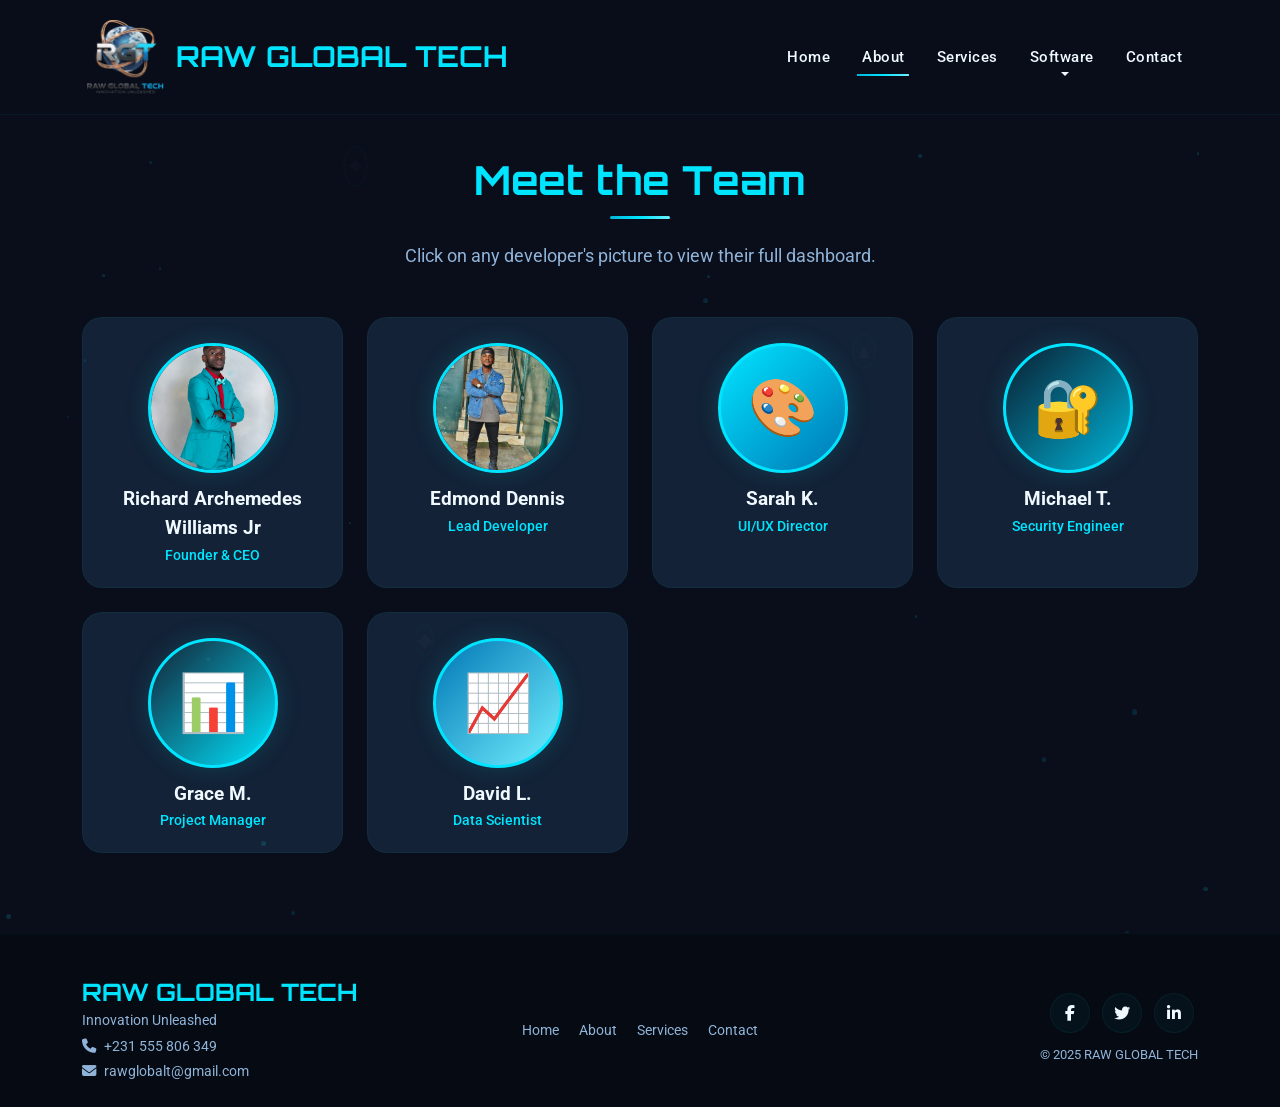
==== about.html @ 3b834d4a "Update about.html" ====
<!DOCTYPE html>
<html lang="en">
<head>
  <meta charset="UTF-8">
  <meta name="viewport" content="width=device-width, initial-scale=1.0">
  <title>RAW GLOBAL TECH · About Team</title>
  <!-- Bootstrap, Fonts, Icons, AOS -->
  <link href="https://cdn.jsdelivr.net/npm/bootstrap@5.3.0-alpha1/dist/css/bootstrap.min.css" rel="stylesheet">
  <link href="https://fonts.googleapis.com/css2?family=Roboto:wght@300;400;500;700;900&family=Orbitron:wght@400;600;700;900&family=Playfair+Display:wght@700&display=swap" rel="stylesheet">
  <link href="https://cdn.jsdelivr.net/npm/bootstrap-icons@1.10.0/font/bootstrap-icons.css" rel="stylesheet">
  <link rel="stylesheet" href="https://cdnjs.cloudflare.com/ajax/libs/font-awesome/6.4.0/css/all.min.css">
  <link href="https://unpkg.com/aos@2.3.1/dist/aos.css" rel="stylesheet">
  <style>
    /* ===== ROOT (Cyber Blue) ===== */
    :root {
      --primary-blue: #00b4d8;
      --primary-dark: #0077b6;
      --accent-cyan: #00e5ff;
      --accent-cyan-light: #72f0ff;
      --bg-dark: #0a0e1a;
      --bg-dark-secondary: #0f1a2b;
      --bg-card: #132236;
      --bg-card-hover: #1c304a;
      --text-light: #f0f9ff;
      --text-muted: #90b4d9;
      --gradient-primary: linear-gradient(135deg, #0077b6, #00b4d8, #00e5ff);
      --gradient-cyan: linear-gradient(135deg, #00b4d8, #00e5ff, #72f0ff);
      --shadow-glow: 0 0 35px rgba(0, 180, 216, 0.25);
      --transition-smooth: all 0.4s cubic-bezier(0.23, 1, 0.32, 1);
      --transition-bounce: all 0.5s cubic-bezier(0.34, 1.56, 0.64, 1);
    }
    * { margin:0; padding:0; box-sizing:border-box; }
    html { scroll-behavior:smooth; }
    body {
      font-family: 'Roboto', sans-serif;
      background: var(--bg-dark);
      color: var(--text-light);
      padding-top: 76px;
      overflow-x: hidden;
    }
    ::-webkit-scrollbar { width:10px; }
    ::-webkit-scrollbar-track { background:var(--bg-dark); }
    ::-webkit-scrollbar-thumb { background:var(--gradient-primary); border-radius:10px; }

    /* ===== NAVBAR ===== */
    .navbar {
      background: rgba(10,14,26,0.88);
      backdrop-filter: blur(15px);
      -webkit-backdrop-filter: blur(15px);
      border-bottom: 1px solid rgba(0,229,255,0.06);
      padding:12px 0;
      transition: var(--transition-smooth);
    }
    .navbar.scrolled { background:rgba(10,14,26,0.98); box-shadow:0 5px 30px rgba(0,0,0,0.6); }
    .navbar-brand {
      font-family:'Orbitron',sans-serif;
      font-weight:700;
      font-size:1.8rem;
      color:var(--accent-cyan) !important;
      display:flex;
      align-items:center;
      gap:10px;
    }
    .navbar-brand:hover { transform:scale(1.02); color:var(--accent-cyan-light) !important; }
    .navbar-brand img { height:80px; width:auto; }
    .nav-link {
      color:var(--text-light) !important;
      font-weight:500;
      font-size:0.95rem;
      padding:8px 16px !important;
      transition:var(--transition-smooth);
      position:relative;
      letter-spacing:0.5px;
    }
    .nav-link::after {
      content:''; position:absolute; bottom:0; left:50%;
      width:0; height:2px;
      background:var(--gradient-cyan);
      transition:var(--transition-smooth);
      transform:translateX(-50%);
    }
    .nav-link:hover::after, .nav-link.active::after { width:70%; }
    .nav-link:hover { color:var(--accent-cyan) !important; transform:translateY(-2px); }
    .navbar-toggler { border:1px solid rgba(0,229,255,0.15); padding:8px 12px; border-radius:8px; }
    .navbar-toggler:focus { box-shadow:0 0 0 3px rgba(0,229,255,0.25); }

    /* ===== DROPDOWN ===== */
    .dropdown-menu {
      background: var(--bg-dark-secondary);
      border: 1px solid rgba(0,229,255,0.08);
      border-radius: 12px;
      padding: 8px 0;
      box-shadow: 0 20px 60px rgba(0,0,0,0.8);
    }
    .dropdown-item {
      color: var(--text-light);
      padding: 10px 20px;
      transition: var(--transition-smooth);
      font-weight: 400;
    }
    .dropdown-item:hover {
      background: rgba(0,229,255,0.08);
      color: var(--accent-cyan);
      padding-left: 26px;
    }
    .dropdown-divider { border-color: rgba(0,229,255,0.06); }

    /* ===== SECTION TITLES ===== */
    .section-title {
      font-family:'Orbitron',sans-serif;
      font-weight:700;
      color:var(--accent-cyan);
      position:relative;
      margin-bottom:1.5rem;
      font-size:2.5rem;
    }
    .section-title::after {
      content:''; display:block;
      width:60px; height:3px;
      background:var(--gradient-cyan);
      margin:12px auto 0;
      border-radius:3px;
    }
    .section-subtitle { color:var(--text-muted); font-size:1.1rem; max-width:700px; margin:0 auto 3rem; }
    .section-darker { background:var(--bg-dark); padding:80px 0; }
    .section-dark { background:var(--bg-dark-secondary); padding:80px 0; }

    /* ===== TEAM GRID ===== */
    .team-card {
      background:var(--bg-card);
      border-radius:20px;
      padding:25px 15px 20px;
      border:1px solid rgba(0,229,255,0.05);
      transition:var(--transition-bounce);
      text-align:center;
      cursor:pointer;
      height:100%;
      display:flex;
      flex-direction:column;
      align-items:center;
    }
    .team-card:hover {
      transform:translateY(-10px);
      border-color:rgba(0,229,255,0.2);
      box-shadow:var(--shadow-glow);
      background:var(--bg-card-hover);
    }
    .team-avatar {
      width:130px;
      height:130px;
      border-radius:50%;
      object-fit:cover;
      border:3px solid var(--accent-cyan);
      box-shadow:0 0 25px rgba(0,229,255,0.15);
      transition:var(--transition-smooth);
      background:var(--gradient-primary);
      display:flex;
      align-items:center;
      justify-content:center;
      font-size:3.5rem;
      color:#fff;
      margin-bottom:12px;
    }
    .team-card:hover .team-avatar { transform:scale(1.04); box-shadow:0 0 40px rgba(0,229,255,0.3); }
    .team-name { font-weight:700; font-size:1.2rem; color:var(--text-light); margin-bottom:2px; }
    .team-role { font-size:0.9rem; color:var(--accent-cyan); font-weight:500; }

    /* ===== DASHBOARD MODAL ===== */
    .dashboard-modal .modal-content {
      background:var(--bg-dark-secondary);
      border:1px solid rgba(0,229,255,0.12);
      border-radius:28px;
      box-shadow:0 30px 80px rgba(0,0,0,0.8);
      color:var(--text-light);
      overflow:hidden;
    }
    .dashboard-modal .modal-header {
      border-bottom:1px solid rgba(0,229,255,0.08);
      padding:20px 28px;
      background:rgba(0,229,255,0.02);
    }
    .dashboard-modal .modal-header .btn-close { filter:invert(1) brightness(2); opacity:0.7; }
    .dashboard-modal .modal-body { padding:28px; }
    .dashboard-avatar {
      width:140px; height:140px;
      border-radius:50%;
      object-fit:cover;
      border:4px solid var(--accent-cyan);
      box-shadow:0 0 40px rgba(0,229,255,0.15);
      background:var(--gradient-primary);
      display:flex;
      align-items:center;
      justify-content:center;
      font-size:4rem;
      color:#fff;
      margin:0 auto 18px;
    }
    .dashboard-name { font-family:'Playfair Display',serif; font-size:2.2rem; color:var(--text-light); }
    .dashboard-role { color:var(--accent-cyan); font-size:1.1rem; font-weight:500; }
    .dashboard-badge {
      background:rgba(0,229,255,0.08);
      border:1px solid rgba(0,229,255,0.1);
      border-radius:50px;
      padding:6px 18px;
      font-size:0.8rem;
      color:var(--accent-cyan-light);
      display:inline-block;
    }
    .info-grid {
      display:grid;
      grid-template-columns:1fr 1fr;
      gap:16px;
      margin-top:20px;
    }
    .info-item {
      background:rgba(0,229,255,0.03);
      border-radius:16px;
      padding:16px 18px;
      border-left:3px solid var(--accent-cyan);
    }
    .info-item .label { font-size:0.75rem; text-transform:uppercase; letter-spacing:1px; color:var(--text-muted); }
    .info-item .value { font-weight:600; font-size:1rem; color:var(--text-light); margin-top:4px; }
    .skill-tag {
      display:inline-block;
      background:rgba(0,229,255,0.06);
      border:1px solid rgba(0,229,255,0.06);
      padding:4px 14px;
      border-radius:30px;
      font-size:0.8rem;
      color:var(--text-muted);
      margin:3px 4px 3px 0;
    }
    .dashboard-social a {
      color:var(--text-muted);
      transition:var(--transition-smooth);
      font-size:1.4rem;
      margin:0 8px;
    }
    .dashboard-social a:hover { color:var(--accent-cyan); transform:translateY(-3px); }

    /* ===== FOOTER ===== */
    .footer {
      background:#060a12;
      padding:40px 0 20px;
      border-top:1px solid rgba(0,229,255,0.04);
    }
    .footer-brand { font-family:'Orbitron',sans-serif; font-size:1.5rem; color:var(--accent-cyan); font-weight:700; }
    .footer p { color:var(--text-muted); font-size:0.9rem; margin-bottom:4px; }
    .social-link {
      display:inline-flex; align-items:center; justify-content:center;
      width:40px; height:40px;
      border-radius:50%;
      background:rgba(0,229,255,0.04);
      color:var(--text-light);
      font-size:1rem;
      transition:var(--transition-bounce);
      text-decoration:none;
      border:1px solid rgba(0,229,255,0.06);
      margin:0 4px;
    }
    .social-link:hover { background:var(--gradient-cyan); color:#0a0e1a; transform:translateY(-4px); box-shadow:0 10px 30px rgba(0,229,255,0.2); }
    .footer-links a { color:var(--text-muted); text-decoration:none; transition:var(--transition-smooth); font-size:0.9rem; margin:0 8px; }
    .footer-links a:hover { color:var(--accent-cyan); }

    /* ===== particles ===== */
    .particle {
      position:absolute;
      background:var(--gradient-primary);
      border-radius:50%;
      opacity:0;
      animation:particleAnimation 25s infinite ease-in-out;
      box-shadow:0 0 15px rgba(0,180,216,0.3);
    }
    .particle:nth-child(odd) { background:var(--gradient-cyan); box-shadow:0 0 15px rgba(0,229,255,0.3); }
    @keyframes particleAnimation {
      0% { transform:translate(var(--x-start), var(--y-start)) scale(0) rotate(0deg); opacity:0; }
      20% { opacity:0.6; transform:translate(var(--x-mid1), var(--y-mid1)) scale(1) rotate(90deg); }
      40% { opacity:0.9; transform:translate(var(--x-mid2), var(--y-mid2)) scale(1.3) rotate(180deg); }
      60% { opacity:0.7; transform:translate(var(--x-mid3), var(--y-mid3)) scale(0.9) rotate(270deg); }
      80% { opacity:0.4; transform:translate(var(--x-mid4), var(--y-mid4)) scale(0.6) rotate(330deg); }
      100% { transform:translate(var(--x-end), var(--y-end)) scale(0) rotate(360deg); opacity:0; }
    }
    .floating-shape {
      position:absolute; border-radius:50%; opacity:0.03; pointer-events:none;
      border:2px solid var(--accent-cyan);
    }
    @keyframes floatShape {
      0%,100% { transform:translate(0,0) rotate(0deg) scale(1); }
      25% { transform:translate(30px,-20px) rotate(90deg) scale(1.1); }
      50% { transform:translate(-20px,30px) rotate(180deg) scale(0.9); }
      75% { transform:translate(20px,-30px) rotate(270deg) scale(1.05); }
    }

    @media (max-width:768px) {
      .section-title { font-size:2rem; }
      .team-avatar { width:100px; height:100px; font-size:2.8rem; }
      .info-grid { grid-template-columns:1fr; }
      .dashboard-avatar { width:110px; height:110px; font-size:3.2rem; }
      .dashboard-name { font-size:1.8rem; }
      .navbar-brand { font-size:1.3rem; }
      .navbar-brand img { height:40px; }
    }
    @media (max-width:480px) {
      .section-title { font-size:1.6rem; }
      .team-avatar { width:80px; height:80px; font-size:2.2rem; }
    }
  </style>
</head>
<body>

<!-- ===== NAVBAR ===== -->
<nav class="navbar navbar-expand-lg fixed-top" id="mainNav">
  <div class="container">
    <a class="navbar-brand" href="index.html">
      <img src="img/rgt_logo.png" alt="RGT">
      RAW GLOBAL TECH
    </a>
    <button class="navbar-toggler" type="button" data-bs-toggle="collapse" data-bs-target="#navbarNav">
      <span class="navbar-toggler-icon"></span>
    </button>
    <div class="collapse navbar-collapse justify-content-end" id="navbarNav">
      <ul class="navbar-nav">
        <li class="nav-item"><a class="nav-link" href="index.html">Home</a></li>
        <li class="nav-item"><a class="nav-link active" href="about.html">About</a></li>
        <li class="nav-item"><a class="nav-link" href="index.html#services">Services</a></li>
        <!-- SOFTWARE DROPDOWN -->
        <li class="nav-item dropdown">
          <a class="nav-link dropdown-toggle" href="#" id="navbarDropdownSoftware" role="button" data-bs-toggle="dropdown" aria-expanded="false">
            Software
          </a>
          <ul class="dropdown-menu" aria-labelledby="navbarDropdownSoftware">
            <li><a class="dropdown-item" href="index.html#software">Our Software Solutions</a></li>
            <li><hr class="dropdown-divider"></li>
            <li><a class="dropdown-item" href="school-management-features.html" target="_blank">School Management System</a></li>
          </ul>
        </li>
        <li class="nav-item"><a class="nav-link" href="index.html#contact">Contact</a></li>
      </ul>
    </div>
  </div>
</nav>

<!-- ===== ABOUT TEAM SECTION ===== -->
<section class="section-darker">
  <div class="container">
    <div class="text-center" data-aos="fade-up">
      <h2 class="section-title">Meet the Team</h2>
      <p class="section-subtitle">Click on any developer's picture to view their full dashboard.</p>
    </div>
    <div class="row g-4" id="teamGrid">
      <!-- injected by JS -->
    </div>
  </div>
</section>

<!-- ===== FOOTER ===== -->
<footer class="footer">
  <div class="container">
    <div class="row align-items-center">
      <div class="col-lg-4 text-center text-lg-start">
        <div class="footer-brand">RAW GLOBAL TECH</div>
        <p>Innovation Unleashed</p>
        <p><i class="fas fa-phone me-2"></i>+231 555 806 349</p>
        <p><i class="fas fa-envelope me-2"></i>rawglobalt@gmail.com</p>
      </div>
      <div class="col-lg-4 text-center">
        <div class="footer-links">
          <a href="index.html">Home</a>
          <a href="about.html">About</a>
          <a href="index.html#services">Services</a>
          <a href="index.html#contact">Contact</a>
        </div>
      </div>
      <div class="col-lg-4 text-center text-lg-end">
        <div>
          <a href="https://www.facebook.com/richardarchemedeswilliamsjr" class="social-link"><i class="fab fa-facebook-f"></i></a>
          <a href="#" class="social-link"><i class="fab fa-twitter"></i></a>
          <a href="#" class="social-link"><i class="fab fa-linkedin-in"></i></a>
        </div>
        <p style="font-size:0.8rem;margin-top:12px;color:var(--text-muted);">&copy; 2025 RAW GLOBAL TECH</p>
      </div>
    </div>
  </div>
</footer>

<!-- ===== DASHBOARD MODAL ===== -->
<div class="modal fade dashboard-modal" id="dashboardModal" tabindex="-1" aria-hidden="true">
  <div class="modal-dialog modal-dialog-centered modal-lg">
    <div class="modal-content">
      <div class="modal-header">
        <h5 class="modal-title text-cyan"><i class="fas fa-user-astronaut me-2"></i>Developer Dashboard</h5>
        <button type="button" class="btn-close" data-bs-dismiss="modal"></button>
      </div>
      <div class="modal-body" id="dashboardBody">
        <!-- dynamic -->
      </div>
    </div>
  </div>
</div>

<!-- ===== SCRIPTS ===== -->
<script src="https://cdn.jsdelivr.net/npm/bootstrap@5.3.0-alpha1/dist/js/bootstrap.bundle.min.js"></script>
<script src="https://unpkg.com/aos@2.3.1/dist/aos.js"></script>
<script>
  AOS.init({ duration:700, once:true });

  // ===== TEAM DATA with images and updated Edmond details =====
  // Note: Images are placeholders using UI avatars with initials.
  // You can replace the src with actual image paths.
  const teamMembers = [
    { 
      name: "Richard Archemedes Williams Jr", 
      role: "Founder & CEO", 
      bio: "Visionary leader with 15+ years in IT. Passionate about AI and digital transformation.", 
      email: "rawglobalt@gmail.com", 
      phone: "+231 555 100 001", 
      skills: ["AI/ML", "Cloud Architecture", "Leadership"], 
      avatar: "img/IMG_0334.jpeg",
      fallback: "👨‍💻",
      bg: "linear-gradient(135deg,#0077b6,#00e5ff)" 
    },
    { 
      name: "Edmond Dennis", 
      role: "Lead Developer", 
      bio: "Full‑stack architect specializing in scalable web applications and microservices.", 
      email: "edmonddennis100@gmail.com", 
      phone: "+231 777 190 029, +231 881 996 883", 
      skills: ["React", "Node.js", "Python", "Laravel"], 
      avatar: "img/IMG_0321.jpeg",
      fallback: "🧑‍💻",
      bg: "linear-gradient(135deg,#00b4d8,#72f0ff)" 
    },
    { 
      name: "Sarah K.", 
      role: "UI/UX Director", 
      bio: "Design thinker crafting intuitive experiences that bridge technology and human needs.", 
      email: "rawglobalt@gmail.com", 
      phone: "+231 555 200 002", 
      skills: ["Figma", "Design Systems", "User Research"], 
      avatar: "img/sarah.jpg", // replace with actual image path
      fallback: "🎨",
      bg: "linear-gradient(135deg,#00e5ff,#0077b6)" 
    },
    { 
      name: "Michael T.", 
      role: "Security Engineer", 
      bio: "Cybersecurity expert with focus on zero‑trust architectures and threat intelligence.", 
      email: "rawglobalt@gmail.com", 
      phone: "+231 555 300 003", 
      skills: ["Pen Testing", "SIEM", "Cloud Security"], 
      avatar: "img/michael.jpg", // replace with actual image path
      fallback: "🔐",
      bg: "linear-gradient(135deg,#0a1e30,#00b4d8)" 
    },
    { 
      name: "Grace M.", 
      role: "Project Manager", 
      bio: "Agile coach and PMP certified, delivering complex IT projects on time and within budget.", 
      email: "rawglobalt@gmail.com", 
      phone: "+231 555 400 004", 
      skills: ["Agile", "Scrum", "Risk Management"], 
      avatar: "img/grace.jpg", // replace with actual image path
      fallback: "📊",
      bg: "linear-gradient(135deg,#132236,#00e5ff)" 
    },
    { 
      name: "David L.", 
      role: "Data Scientist", 
      bio: "Turning data into actionable insights using machine learning and advanced analytics.", 
      email: "rawglobalt@gmail.com", 
      phone: "+231 555 500 005", 
      skills: ["Python", "SQL", "TensorFlow", "Tableau"], 
      avatar: "img/david.jpg", // replace with actual image path
      fallback: "📈",
      bg: "linear-gradient(135deg,#0077b6,#72f0ff)" 
    }
  ];

  // ===== RENDER TEAM GRID =====
  const grid = document.getElementById('teamGrid');
  teamMembers.forEach((m, idx) => {
    const col = document.createElement('div');
    col.className = 'col-6 col-md-4 col-lg-3';
    col.setAttribute('data-aos', 'fade-up');
    col.setAttribute('data-aos-delay', (idx * 50));
    
    // Use image if available, otherwise fallback to emoji
    const avatarContent = m.avatar ? 
      `<img src="${m.avatar}" alt="${m.name}" class="team-avatar" style="background:${m.bg}; object-fit:cover;" onerror="this.style.display='none'; this.nextElementSibling.style.display='flex';">` :
      '';
    const fallbackContent = `<div class="team-avatar" style="background:${m.bg}; display:flex; align-items:center; justify-content:center; font-size:3.5rem; color:#fff;">${m.fallback}</div>`;
    
    col.innerHTML = `
      <div class="team-card" onclick="openDashboard(${idx})">
        ${m.avatar ? `<img src="${m.avatar}" alt="${m.name}" class="team-avatar" style="background:${m.bg}; object-fit:cover;" onerror="this.style.display='none'; this.parentElement.querySelector('.fallback-avatar').style.display='flex';">` : ''}
        ${m.avatar ? `<div class="fallback-avatar team-avatar" style="background:${m.bg}; display:none; align-items:center; justify-content:center; font-size:3.5rem; color:#fff;">${m.fallback}</div>` : `<div class="team-avatar" style="background:${m.bg}; display:flex; align-items:center; justify-content:center; font-size:3.5rem; color:#fff;">${m.fallback}</div>`}
        <div class="team-name">${m.name}</div>
        <div class="team-role">${m.role}</div>
      </div>
    `;
    grid.appendChild(col);
  });

  // ===== OPEN DASHBOARD =====
  function openDashboard(index) {
    const m = teamMembers[index];
    if (!m) return;
    const body = document.getElementById('dashboardBody');
    
    // Handle multiple phone numbers
    const phoneDisplay = m.phone.includes(',') ? 
      m.phone.split(',').map(p => p.trim()).join('<br>') : 
      m.phone;
    
    body.innerHTML = `
      <div class="text-center">
        ${m.avatar ? 
          `<img src="${m.avatar}" alt="${m.name}" class="dashboard-avatar" style="background:${m.bg}; object-fit:cover;" onerror="this.style.display='none'; this.nextElementSibling.style.display='flex';">` : 
          ''
        }
        ${m.avatar ? 
          `<div class="dashboard-avatar" style="background:${m.bg}; display:none; align-items:center; justify-content:center; font-size:4rem; color:#fff;">${m.fallback}</div>` : 
          `<div class="dashboard-avatar" style="background:${m.bg}; display:flex; align-items:center; justify-content:center; font-size:4rem; color:#fff;">${m.fallback}</div>`
        }
        <div class="dashboard-name">${m.name}</div>
        <div class="dashboard-role">${m.role}</div>
        <span class="dashboard-badge mt-2"><i class="fas fa-bolt me-1"></i>Active</span>
      </div>
      <div class="info-grid">
        <div class="info-item"><div class="label"><i class="fas fa-envelope me-1"></i>Email</div><div class="value">${m.email}</div></div>
        <div class="info-item"><div class="label"><i class="fas fa-phone me-1"></i>Phone</div><div class="value">${phoneDisplay}</div></div>
        <div class="info-item" style="grid-column: span 2;"><div class="label"><i class="fas fa-quote-left me-1"></i>Bio</div><div class="value" style="font-weight:400; color:var(--text-muted);">${m.bio}</div></div>
        <div class="info-item" style="grid-column: span 2;"><div class="label"><i class="fas fa-cogs me-1"></i>Skills</div><div class="value">${m.skills.map(s => `<span class="skill-tag">${s}</span>`).join(' ')}</div></div>
      </div>
      <div class="dashboard-social text-center mt-4">
        <a href="#"><i class="fab fa-linkedin-in"></i></a>
        <a href="#"><i class="fab fa-github"></i></a>
        <a href="#"><i class="fab fa-twitter"></i></a>
        <a href="#"><i class="fas fa-globe"></i></a>
      </div>
    `;
    const modal = new bootstrap.Modal(document.getElementById('dashboardModal'));
    modal.show();
  }

  // ===== NAVBAR SCROLL =====
  window.addEventListener('scroll', function() {
    const nav = document.getElementById('mainNav');
    if (window.scrollY > 50) nav.classList.add('scrolled');
    else nav.classList.remove('scrolled');
  });

  // ===== PARTICLES (optional decorative) =====
  (function generateParticles() {
    const container = document.querySelector('.section-darker');
    if (!container) return;
    const pContainer = document.createElement('div');
    pContainer.style.position = 'absolute';
    pContainer.style.top = '0';
    pContainer.style.left = '0';
    pContainer.style.width = '100%';
    pContainer.style.height = '100%';
    pContainer.style.overflow = 'hidden';
    pContainer.style.zIndex = '0';
    pContainer.style.pointerEvents = 'none';
    container.style.position = 'relative';
    container.appendChild(pContainer);
    for (let i = 0; i < 20; i++) {
      const p = document.createElement('div');
      p.classList.add('particle');
      const size = Math.random() * 4 + 2;
      p.style.width = size + 'px'; p.style.height = size + 'px';
      p.style.left = Math.random() * 100 + '%';
      p.style.top = Math.random() * 100 + '%';
      p.style.animationDelay = Math.random() * 20 + 's';
      p.style.animationDuration = (Math.random() * 15 + 25) + 's';
      p.style.opacity = '0.15';
      pContainer.appendChild(p);
    }
  })();

  // floating shapes (small decoration)
  (function addShapes() {
    const hero = document.querySelector('.section-darker .container');
    if (!hero) return;
    const chars = ['✦','◆','▲','●'];
    for (let i=0; i<3; i++) {
      const s = document.createElement('div');
      s.className = 'floating-shape';
      s.textContent = chars[i % chars.length];
      s.style.fontSize = (Math.random() * 20 + 15) + 'px';
      s.style.position = 'absolute';
      s.style.left = (Math.random() * 90 + 5) + '%';
      s.style.top = (Math.random() * 90 + 5) + '%';
      s.style.opacity = '0.02';
      s.style.pointerEvents = 'none';
      s.style.animation = `floatShape ${Math.random() * 15 + 20}s ease-in-out infinite`;
      s.style.animationDelay = Math.random() * 10 + 's';
      hero.appendChild(s);
    }
  })();
</script>
</body>
</html>
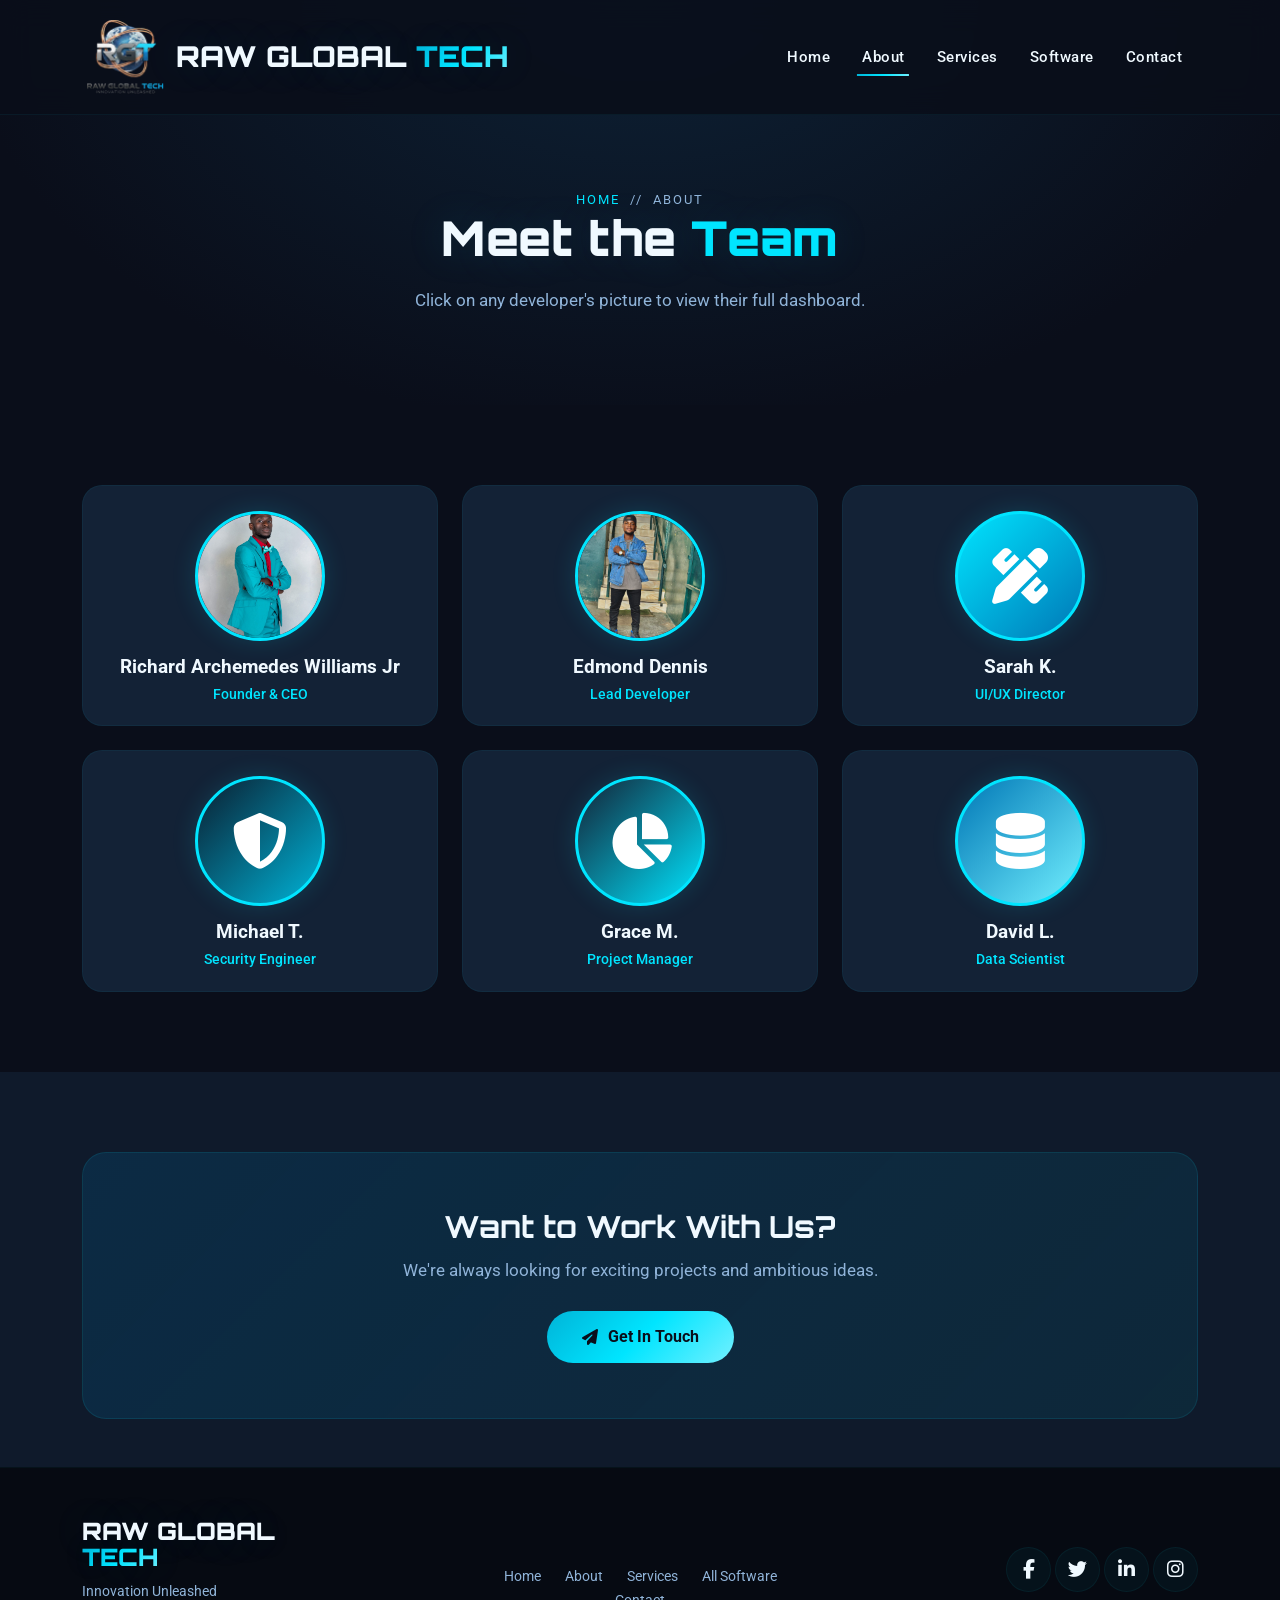
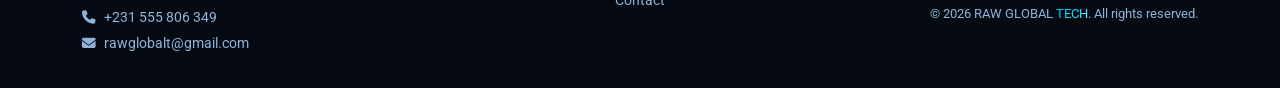
==== commit 0e80bb27: "new update" ====
--- a/about.html
+++ b/about.html
@@ -3,308 +3,19 @@
 <head>
   <meta charset="UTF-8">
   <meta name="viewport" content="width=device-width, initial-scale=1.0">
-  <title>RAW GLOBAL TECH · About Team</title>
+  <title>About Us · RAW GLOBAL TECH</title>
+  <meta name="description" content="Meet the team behind RAW GLOBAL TECH — engineers, designers and strategists delivering innovation.">
+  <!-- Favicon -->
+  <link rel="icon" type="image/x-icon" href="img/favicon.ico">
+  <link rel="shortcut icon" type="image/x-icon" href="img/favicon.ico">
   <!-- Bootstrap, Fonts, Icons, AOS -->
   <link href="https://cdn.jsdelivr.net/npm/bootstrap@5.3.0-alpha1/dist/css/bootstrap.min.css" rel="stylesheet">
   <link href="https://fonts.googleapis.com/css2?family=Roboto:wght@300;400;500;700;900&family=Orbitron:wght@400;600;700;900&family=Playfair+Display:wght@700&display=swap" rel="stylesheet">
   <link href="https://cdn.jsdelivr.net/npm/bootstrap-icons@1.10.0/font/bootstrap-icons.css" rel="stylesheet">
   <link rel="stylesheet" href="https://cdnjs.cloudflare.com/ajax/libs/font-awesome/6.4.0/css/all.min.css">
   <link href="https://unpkg.com/aos@2.3.1/dist/aos.css" rel="stylesheet">
-  <style>
-    /* ===== ROOT (Cyber Blue) ===== */
-    :root {
-      --primary-blue: #00b4d8;
-      --primary-dark: #0077b6;
-      --accent-cyan: #00e5ff;
-      --accent-cyan-light: #72f0ff;
-      --bg-dark: #0a0e1a;
-      --bg-dark-secondary: #0f1a2b;
-      --bg-card: #132236;
-      --bg-card-hover: #1c304a;
-      --text-light: #f0f9ff;
-      --text-muted: #90b4d9;
-      --gradient-primary: linear-gradient(135deg, #0077b6, #00b4d8, #00e5ff);
-      --gradient-cyan: linear-gradient(135deg, #00b4d8, #00e5ff, #72f0ff);
-      --shadow-glow: 0 0 35px rgba(0, 180, 216, 0.25);
-      --transition-smooth: all 0.4s cubic-bezier(0.23, 1, 0.32, 1);
-      --transition-bounce: all 0.5s cubic-bezier(0.34, 1.56, 0.64, 1);
-    }
-    * { margin:0; padding:0; box-sizing:border-box; }
-    html { scroll-behavior:smooth; }
-    body {
-      font-family: 'Roboto', sans-serif;
-      background: var(--bg-dark);
-      color: var(--text-light);
-      padding-top: 76px;
-      overflow-x: hidden;
-    }
-    ::-webkit-scrollbar { width:10px; }
-    ::-webkit-scrollbar-track { background:var(--bg-dark); }
-    ::-webkit-scrollbar-thumb { background:var(--gradient-primary); border-radius:10px; }
-
-    /* ===== NAVBAR ===== */
-    .navbar {
-      background: rgba(10,14,26,0.88);
-      backdrop-filter: blur(15px);
-      -webkit-backdrop-filter: blur(15px);
-      border-bottom: 1px solid rgba(0,229,255,0.06);
-      padding:12px 0;
-      transition: var(--transition-smooth);
-    }
-    .navbar.scrolled { background:rgba(10,14,26,0.98); box-shadow:0 5px 30px rgba(0,0,0,0.6); }
-    .navbar-brand {
-      font-family:'Orbitron',sans-serif;
-      font-weight:700;
-      font-size:1.8rem;
-      color:var(--accent-cyan) !important;
-      display:flex;
-      align-items:center;
-      gap:10px;
-    }
-    .navbar-brand:hover { transform:scale(1.02); color:var(--accent-cyan-light) !important; }
-    .navbar-brand img { height:80px; width:auto; }
-    .nav-link {
-      color:var(--text-light) !important;
-      font-weight:500;
-      font-size:0.95rem;
-      padding:8px 16px !important;
-      transition:var(--transition-smooth);
-      position:relative;
-      letter-spacing:0.5px;
-    }
-    .nav-link::after {
-      content:''; position:absolute; bottom:0; left:50%;
-      width:0; height:2px;
-      background:var(--gradient-cyan);
-      transition:var(--transition-smooth);
-      transform:translateX(-50%);
-    }
-    .nav-link:hover::after, .nav-link.active::after { width:70%; }
-    .nav-link:hover { color:var(--accent-cyan) !important; transform:translateY(-2px); }
-    .navbar-toggler { border:1px solid rgba(0,229,255,0.15); padding:8px 12px; border-radius:8px; }
-    .navbar-toggler:focus { box-shadow:0 0 0 3px rgba(0,229,255,0.25); }
-
-    /* ===== DROPDOWN ===== */
-    .dropdown-menu {
-      background: var(--bg-dark-secondary);
-      border: 1px solid rgba(0,229,255,0.08);
-      border-radius: 12px;
-      padding: 8px 0;
-      box-shadow: 0 20px 60px rgba(0,0,0,0.8);
-    }
-    .dropdown-item {
-      color: var(--text-light);
-      padding: 10px 20px;
-      transition: var(--transition-smooth);
-      font-weight: 400;
-    }
-    .dropdown-item:hover {
-      background: rgba(0,229,255,0.08);
-      color: var(--accent-cyan);
-      padding-left: 26px;
-    }
-    .dropdown-divider { border-color: rgba(0,229,255,0.06); }
-
-    /* ===== SECTION TITLES ===== */
-    .section-title {
-      font-family:'Orbitron',sans-serif;
-      font-weight:700;
-      color:var(--accent-cyan);
-      position:relative;
-      margin-bottom:1.5rem;
-      font-size:2.5rem;
-    }
-    .section-title::after {
-      content:''; display:block;
-      width:60px; height:3px;
-      background:var(--gradient-cyan);
-      margin:12px auto 0;
-      border-radius:3px;
-    }
-    .section-subtitle { color:var(--text-muted); font-size:1.1rem; max-width:700px; margin:0 auto 3rem; }
-    .section-darker { background:var(--bg-dark); padding:80px 0; }
-    .section-dark { background:var(--bg-dark-secondary); padding:80px 0; }
-
-    /* ===== TEAM GRID ===== */
-    .team-card {
-      background:var(--bg-card);
-      border-radius:20px;
-      padding:25px 15px 20px;
-      border:1px solid rgba(0,229,255,0.05);
-      transition:var(--transition-bounce);
-      text-align:center;
-      cursor:pointer;
-      height:100%;
-      display:flex;
-      flex-direction:column;
-      align-items:center;
-    }
-    .team-card:hover {
-      transform:translateY(-10px);
-      border-color:rgba(0,229,255,0.2);
-      box-shadow:var(--shadow-glow);
-      background:var(--bg-card-hover);
-    }
-    .team-avatar {
-      width:130px;
-      height:130px;
-      border-radius:50%;
-      object-fit:cover;
-      border:3px solid var(--accent-cyan);
-      box-shadow:0 0 25px rgba(0,229,255,0.15);
-      transition:var(--transition-smooth);
-      background:var(--gradient-primary);
-      display:flex;
-      align-items:center;
-      justify-content:center;
-      font-size:3.5rem;
-      color:#fff;
-      margin-bottom:12px;
-    }
-    .team-card:hover .team-avatar { transform:scale(1.04); box-shadow:0 0 40px rgba(0,229,255,0.3); }
-    .team-name { font-weight:700; font-size:1.2rem; color:var(--text-light); margin-bottom:2px; }
-    .team-role { font-size:0.9rem; color:var(--accent-cyan); font-weight:500; }
-
-    /* ===== DASHBOARD MODAL ===== */
-    .dashboard-modal .modal-content {
-      background:var(--bg-dark-secondary);
-      border:1px solid rgba(0,229,255,0.12);
-      border-radius:28px;
-      box-shadow:0 30px 80px rgba(0,0,0,0.8);
-      color:var(--text-light);
-      overflow:hidden;
-    }
-    .dashboard-modal .modal-header {
-      border-bottom:1px solid rgba(0,229,255,0.08);
-      padding:20px 28px;
-      background:rgba(0,229,255,0.02);
-    }
-    .dashboard-modal .modal-header .btn-close { filter:invert(1) brightness(2); opacity:0.7; }
-    .dashboard-modal .modal-body { padding:28px; }
-    .dashboard-avatar {
-      width:140px; height:140px;
-      border-radius:50%;
-      object-fit:cover;
-      border:4px solid var(--accent-cyan);
-      box-shadow:0 0 40px rgba(0,229,255,0.15);
-      background:var(--gradient-primary);
-      display:flex;
-      align-items:center;
-      justify-content:center;
-      font-size:4rem;
-      color:#fff;
-      margin:0 auto 18px;
-    }
-    .dashboard-name { font-family:'Playfair Display',serif; font-size:2.2rem; color:var(--text-light); }
-    .dashboard-role { color:var(--accent-cyan); font-size:1.1rem; font-weight:500; }
-    .dashboard-badge {
-      background:rgba(0,229,255,0.08);
-      border:1px solid rgba(0,229,255,0.1);
-      border-radius:50px;
-      padding:6px 18px;
-      font-size:0.8rem;
-      color:var(--accent-cyan-light);
-      display:inline-block;
-    }
-    .info-grid {
-      display:grid;
-      grid-template-columns:1fr 1fr;
-      gap:16px;
-      margin-top:20px;
-    }
-    .info-item {
-      background:rgba(0,229,255,0.03);
-      border-radius:16px;
-      padding:16px 18px;
-      border-left:3px solid var(--accent-cyan);
-    }
-    .info-item .label { font-size:0.75rem; text-transform:uppercase; letter-spacing:1px; color:var(--text-muted); }
-    .info-item .value { font-weight:600; font-size:1rem; color:var(--text-light); margin-top:4px; }
-    .skill-tag {
-      display:inline-block;
-      background:rgba(0,229,255,0.06);
-      border:1px solid rgba(0,229,255,0.06);
-      padding:4px 14px;
-      border-radius:30px;
-      font-size:0.8rem;
-      color:var(--text-muted);
-      margin:3px 4px 3px 0;
-    }
-    .dashboard-social a {
-      color:var(--text-muted);
-      transition:var(--transition-smooth);
-      font-size:1.4rem;
-      margin:0 8px;
-    }
-    .dashboard-social a:hover { color:var(--accent-cyan); transform:translateY(-3px); }
-
-    /* ===== FOOTER ===== */
-    .footer {
-      background:#060a12;
-      padding:40px 0 20px;
-      border-top:1px solid rgba(0,229,255,0.04);
-    }
-    .footer-brand { font-family:'Orbitron',sans-serif; font-size:1.5rem; color:var(--accent-cyan); font-weight:700; }
-    .footer p { color:var(--text-muted); font-size:0.9rem; margin-bottom:4px; }
-    .social-link {
-      display:inline-flex; align-items:center; justify-content:center;
-      width:40px; height:40px;
-      border-radius:50%;
-      background:rgba(0,229,255,0.04);
-      color:var(--text-light);
-      font-size:1rem;
-      transition:var(--transition-bounce);
-      text-decoration:none;
-      border:1px solid rgba(0,229,255,0.06);
-      margin:0 4px;
-    }
-    .social-link:hover { background:var(--gradient-cyan); color:#0a0e1a; transform:translateY(-4px); box-shadow:0 10px 30px rgba(0,229,255,0.2); }
-    .footer-links a { color:var(--text-muted); text-decoration:none; transition:var(--transition-smooth); font-size:0.9rem; margin:0 8px; }
-    .footer-links a:hover { color:var(--accent-cyan); }
-
-    /* ===== particles ===== */
-    .particle {
-      position:absolute;
-      background:var(--gradient-primary);
-      border-radius:50%;
-      opacity:0;
-      animation:particleAnimation 25s infinite ease-in-out;
-      box-shadow:0 0 15px rgba(0,180,216,0.3);
-    }
-    .particle:nth-child(odd) { background:var(--gradient-cyan); box-shadow:0 0 15px rgba(0,229,255,0.3); }
-    @keyframes particleAnimation {
-      0% { transform:translate(var(--x-start), var(--y-start)) scale(0) rotate(0deg); opacity:0; }
-      20% { opacity:0.6; transform:translate(var(--x-mid1), var(--y-mid1)) scale(1) rotate(90deg); }
-      40% { opacity:0.9; transform:translate(var(--x-mid2), var(--y-mid2)) scale(1.3) rotate(180deg); }
-      60% { opacity:0.7; transform:translate(var(--x-mid3), var(--y-mid3)) scale(0.9) rotate(270deg); }
-      80% { opacity:0.4; transform:translate(var(--x-mid4), var(--y-mid4)) scale(0.6) rotate(330deg); }
-      100% { transform:translate(var(--x-end), var(--y-end)) scale(0) rotate(360deg); opacity:0; }
-    }
-    .floating-shape {
-      position:absolute; border-radius:50%; opacity:0.03; pointer-events:none;
-      border:2px solid var(--accent-cyan);
-    }
-    @keyframes floatShape {
-      0%,100% { transform:translate(0,0) rotate(0deg) scale(1); }
-      25% { transform:translate(30px,-20px) rotate(90deg) scale(1.1); }
-      50% { transform:translate(-20px,30px) rotate(180deg) scale(0.9); }
-      75% { transform:translate(20px,-30px) rotate(270deg) scale(1.05); }
-    }
-
-    @media (max-width:768px) {
-      .section-title { font-size:2rem; }
-      .team-avatar { width:100px; height:100px; font-size:2.8rem; }
-      .info-grid { grid-template-columns:1fr; }
-      .dashboard-avatar { width:110px; height:110px; font-size:3.2rem; }
-      .dashboard-name { font-size:1.8rem; }
-      .navbar-brand { font-size:1.3rem; }
-      .navbar-brand img { height:40px; }
-    }
-    @media (max-width:480px) {
-      .section-title { font-size:1.6rem; }
-      .team-avatar { width:80px; height:80px; font-size:2.2rem; }
-    }
-  </style>
+  <!-- Shared site styles -->
+  <link href="css/styles.css" rel="stylesheet">
 </head>
 <body>
 
@@ -312,43 +23,47 @@
 <nav class="navbar navbar-expand-lg fixed-top" id="mainNav">
   <div class="container">
     <a class="navbar-brand" href="index.html">
-      <img src="img/rgt_logo.png" alt="RGT">
-      RAW GLOBAL TECH
+      <img src="img/rgt_logo.png" alt="RAW GLOBAL TECH logo">
+      RAW GLOBAL <span class="highlight">TECH</span>
     </a>
-    <button class="navbar-toggler" type="button" data-bs-toggle="collapse" data-bs-target="#navbarNav">
+    <button class="navbar-toggler" type="button" data-bs-toggle="collapse" data-bs-target="#navbarNav" aria-label="Toggle navigation">
       <span class="navbar-toggler-icon"></span>
     </button>
     <div class="collapse navbar-collapse justify-content-end" id="navbarNav">
-      <ul class="navbar-nav">
+      <ul class="navbar-nav align-items-lg-center">
         <li class="nav-item"><a class="nav-link" href="index.html">Home</a></li>
         <li class="nav-item"><a class="nav-link active" href="about.html">About</a></li>
-        <li class="nav-item"><a class="nav-link" href="index.html#services">Services</a></li>
-        <!-- SOFTWARE DROPDOWN -->
-        <li class="nav-item dropdown">
-          <a class="nav-link dropdown-toggle" href="#" id="navbarDropdownSoftware" role="button" data-bs-toggle="dropdown" aria-expanded="false">
-            Software
-          </a>
-          <ul class="dropdown-menu" aria-labelledby="navbarDropdownSoftware">
-            <li><a class="dropdown-item" href="index.html#software">Our Software Solutions</a></li>
-            <li><hr class="dropdown-divider"></li>
-            <li><a class="dropdown-item" href="school-management-features.html" target="_blank">School Management System</a></li>
-          </ul>
-        </li>
-        <li class="nav-item"><a class="nav-link" href="index.html#contact">Contact</a></li>
+        <li class="nav-item"><a class="nav-link" href="services.html">Services</a></li>
+        <li class="nav-item"><a class="nav-link" href="software.html">Software</a></li>
+        <li class="nav-item"><a class="nav-link" href="contact.html">Contact</a></li>
       </ul>
     </div>
   </div>
 </nav>
+
+<!-- ===== PAGE HEADER ===== -->
+<header class="page-header">
+  <div class="crumbs"><a href="index.html">Home</a> &nbsp;//&nbsp; About</div>
+  <h1 data-aos="fade-up">Meet the <span class="text-cyan">Team</span></h1>
+  <p class="lead-text" data-aos="fade-up" data-aos-delay="100">Click on any developer's picture to view their full dashboard.</p>
+</header>
 
 <!-- ===== ABOUT TEAM SECTION ===== -->
 <section class="section-darker">
   <div class="container">
-    <div class="text-center" data-aos="fade-up">
-      <h2 class="section-title">Meet the Team</h2>
-      <p class="section-subtitle">Click on any developer's picture to view their full dashboard.</p>
-    </div>
-    <div class="row g-4" id="teamGrid">
+    <div class="row g-4 justify-content-center" id="teamGrid">
       <!-- injected by JS -->
+    </div>
+  </div>
+</section>
+
+<!-- ===== CTA ===== -->
+<section class="section-dark pb-5">
+  <div class="container" data-aos="zoom-in">
+    <div class="cta-band">
+      <h3>Want to Work With Us?</h3>
+      <p>We're always looking for exciting projects and ambitious ideas.</p>
+      <a href="contact.html" class="btn-cyan"><i class="fas fa-paper-plane"></i> Get In Touch</a>
     </div>
   </div>
 </section>
@@ -356,19 +71,20 @@
 <!-- ===== FOOTER ===== -->
 <footer class="footer">
   <div class="container">
-    <div class="row align-items-center">
+    <div class="row g-4 align-items-center">
       <div class="col-lg-4 text-center text-lg-start">
-        <div class="footer-brand">RAW GLOBAL TECH</div>
+        <div class="footer-brand">RAW GLOBAL <br><span class="highlight">TECH</span></div>
         <p>Innovation Unleashed</p>
-        <p><i class="fas fa-phone me-2"></i>+231 555 806 349</p>
-        <p><i class="fas fa-envelope me-2"></i>rawglobalt@gmail.com</p>
+        <p style="font-size:0.85rem;"><i class="fas fa-phone me-2"></i>+231 555 806 349</p>
+        <p style="font-size:0.85rem;"><i class="fas fa-envelope me-2"></i>rawglobalt@gmail.com</p>
       </div>
       <div class="col-lg-4 text-center">
         <div class="footer-links">
           <a href="index.html">Home</a>
           <a href="about.html">About</a>
-          <a href="index.html#services">Services</a>
-          <a href="index.html#contact">Contact</a>
+          <a href="services.html">Services</a>
+          <a href="software.html">All Software</a>
+          <a href="contact.html">Contact</a>
         </div>
       </div>
       <div class="col-lg-4 text-center text-lg-end">
@@ -376,8 +92,9 @@
           <a href="https://www.facebook.com/richardarchemedeswilliamsjr" class="social-link"><i class="fab fa-facebook-f"></i></a>
           <a href="#" class="social-link"><i class="fab fa-twitter"></i></a>
           <a href="#" class="social-link"><i class="fab fa-linkedin-in"></i></a>
+          <a href="#" class="social-link"><i class="fab fa-instagram"></i></a>
         </div>
-        <p style="font-size:0.8rem;margin-top:12px;color:var(--text-muted);">&copy; 2025 RAW GLOBAL TECH</p>
+        <p style="font-size:0.8rem;margin-top:12px;">&copy; <span class="footer-year">2025</span> RAW GLOBAL <span class="highlight">TECH</span>. All rights reserved.</p>
       </div>
     </div>
   </div>
@@ -389,7 +106,7 @@
     <div class="modal-content">
       <div class="modal-header">
         <h5 class="modal-title text-cyan"><i class="fas fa-user-astronaut me-2"></i>Developer Dashboard</h5>
-        <button type="button" class="btn-close" data-bs-dismiss="modal"></button>
+        <button type="button" class="btn-close" data-bs-dismiss="modal" aria-label="Close"></button>
       </div>
       <div class="modal-body" id="dashboardBody">
         <!-- dynamic -->
@@ -401,204 +118,144 @@
 <!-- ===== SCRIPTS ===== -->
 <script src="https://cdn.jsdelivr.net/npm/bootstrap@5.3.0-alpha1/dist/js/bootstrap.bundle.min.js"></script>
 <script src="https://unpkg.com/aos@2.3.1/dist/aos.js"></script>
+<script src="js/main.js"></script>
 <script>
-  AOS.init({ duration:700, once:true });
-
-  // ===== TEAM DATA with images and updated Edmond details =====
-  // Note: Images are placeholders using UI avatars with initials.
-  // You can replace the src with actual image paths.
+  // ===== TEAM DATA =====
   const teamMembers = [
-    { 
-      name: "Richard Archemedes Williams Jr", 
-      role: "Founder & CEO", 
-      bio: "Visionary leader with 15+ years in IT. Passionate about AI and digital transformation.", 
-      email: "rawglobalt@gmail.com", 
-      phone: "+231 555 100 001", 
-      skills: ["AI/ML", "Cloud Architecture", "Leadership"], 
+    {
+      name: "Richard Archemedes Williams Jr",
+      role: "Founder & CEO",
+      bio: "Visionary leader with 3+ years in Leadership both spiritually and physically. Passionate about AI and digital transformation. Dedicated Network Specialist and IT Professional with over 7 years of experience in network administration, system administration, cybersecurity, and technical support in a government environment. Strong background in Local Area Network (LAN) operations, troubleshooting, Active Directory, cloud services (AWS), and IT infrastructure. Experienced in help desk support, hardware/software deployment, penetration testing, and project management. Committed to delivering secure and effective IT solutions under pressure.",
+      email: "richardwilliams1515@gmail.com",
+      phone: "+231 777 673 339",
+      skills: ["AI/ML", "Cloud Architecture", "Leadership"],
       avatar: "img/IMG_0334.jpeg",
-      fallback: "👨‍💻",
-      bg: "linear-gradient(135deg,#0077b6,#00e5ff)" 
-    },
-    { 
-      name: "Edmond Dennis", 
-      role: "Lead Developer", 
-      bio: "Full‑stack architect specializing in scalable web applications and microservices.", 
-      email: "edmonddennis100@gmail.com", 
-      phone: "+231 777 190 029, +231 881 996 883", 
-      skills: ["React", "Node.js", "Python", "Laravel"], 
+      fallback: "fa-user-tie",
+      bg: "linear-gradient(135deg,#0077b6,#00e5ff)"
+    },
+    {
+      name: "Edmond Dennis",
+      role: "Lead Developer",
+      bio: "Full-stack architect specializing in scalable web applications and microservices.",
+      email: "edmonddennis100@gmail.com",
+      phone: "+231 777 190 029, +231 881 996 883",
+      skills: ["React", "Node.js", "Python", "Laravel"],
       avatar: "img/IMG_0321.jpeg",
-      fallback: "🧑‍💻",
-      bg: "linear-gradient(135deg,#00b4d8,#72f0ff)" 
-    },
-    { 
-      name: "Sarah K.", 
-      role: "UI/UX Director", 
-      bio: "Design thinker crafting intuitive experiences that bridge technology and human needs.", 
-      email: "rawglobalt@gmail.com", 
-      phone: "+231 555 200 002", 
-      skills: ["Figma", "Design Systems", "User Research"], 
-      avatar: "img/sarah.jpg", // replace with actual image path
-      fallback: "🎨",
-      bg: "linear-gradient(135deg,#00e5ff,#0077b6)" 
-    },
-    { 
-      name: "Michael T.", 
-      role: "Security Engineer", 
-      bio: "Cybersecurity expert with focus on zero‑trust architectures and threat intelligence.", 
-      email: "rawglobalt@gmail.com", 
-      phone: "+231 555 300 003", 
-      skills: ["Pen Testing", "SIEM", "Cloud Security"], 
-      avatar: "img/michael.jpg", // replace with actual image path
-      fallback: "🔐",
-      bg: "linear-gradient(135deg,#0a1e30,#00b4d8)" 
-    },
-    { 
-      name: "Grace M.", 
-      role: "Project Manager", 
-      bio: "Agile coach and PMP certified, delivering complex IT projects on time and within budget.", 
-      email: "rawglobalt@gmail.com", 
-      phone: "+231 555 400 004", 
-      skills: ["Agile", "Scrum", "Risk Management"], 
-      avatar: "img/grace.jpg", // replace with actual image path
-      fallback: "📊",
-      bg: "linear-gradient(135deg,#132236,#00e5ff)" 
-    },
-    { 
-      name: "David L.", 
-      role: "Data Scientist", 
-      bio: "Turning data into actionable insights using machine learning and advanced analytics.", 
-      email: "rawglobalt@gmail.com", 
-      phone: "+231 555 500 005", 
-      skills: ["Python", "SQL", "TensorFlow", "Tableau"], 
-      avatar: "img/david.jpg", // replace with actual image path
-      fallback: "📈",
-      bg: "linear-gradient(135deg,#0077b6,#72f0ff)" 
+      fallback: "fa-code",
+      bg: "linear-gradient(135deg,#00b4d8,#72f0ff)"
+    },
+    {
+      name: "Sarah K.",
+      role: "UI/UX Director",
+      bio: "Design thinker crafting intuitive experiences that bridge technology and human needs.",
+      email: "rawglobalt@gmail.com",
+      phone: "+231 555 200 002",
+      skills: ["Figma", "Design Systems", "User Research"],
+      avatar: "img/sarah.jpg",
+      fallback: "fa-pen-ruler",
+      bg: "linear-gradient(135deg,#00e5ff,#0077b6)"
+    },
+    {
+      name: "Michael T.",
+      role: "Security Engineer",
+      bio: "Cybersecurity expert with focus on zero-trust architectures and threat intelligence.",
+      email: "rawglobalt@gmail.com",
+      phone: "+231 555 300 003",
+      skills: ["Pen Testing", "SIEM", "Cloud Security"],
+      avatar: "img/michael.jpg",
+      fallback: "fa-shield-halved",
+      bg: "linear-gradient(135deg,#0a1e30,#00b4d8)"
+    },
+    {
+      name: "Grace M.",
+      role: "Project Manager",
+      bio: "Agile coach and PMP certified, delivering complex IT projects on time and within budget.",
+      email: "rawglobalt@gmail.com",
+      phone: "+231 555 400 004",
+      skills: ["Agile", "Scrum", "Risk Management"],
+      avatar: "img/grace.jpg",
+      fallback: "fa-chart-pie",
+      bg: "linear-gradient(135deg,#132236,#00e5ff)"
+    },
+    {
+      name: "David L.",
+      role: "Data Scientist",
+      bio: "Turning data into actionable insights using machine learning and advanced analytics.",
+      email: "rawglobalt@gmail.com",
+      phone: "+231 555 500 005",
+      skills: ["Python", "SQL", "TensorFlow", "Tableau"],
+      avatar: "img/david.jpg",
+      fallback: "fa-database",
+      bg: "linear-gradient(135deg,#0077b6,#72f0ff)"
     }
   ];
 
   // ===== RENDER TEAM GRID =====
   const grid = document.getElementById('teamGrid');
+
+  function fallbackHtml(m) {
+    return '<div class="team-avatar" style="background:' + m.bg + '; display:flex; align-items:center; justify-content:center; color:#fff;"><i class="fas ' + m.fallback + '"></i></div>';
+  }
+
   teamMembers.forEach((m, idx) => {
     const col = document.createElement('div');
-    col.className = 'col-6 col-md-4 col-lg-3';
+    col.className = 'col-6 col-md-4 col-lg-4';
     col.setAttribute('data-aos', 'fade-up');
-    col.setAttribute('data-aos-delay', (idx * 50));
-    
-    // Use image if available, otherwise fallback to emoji
-    const avatarContent = m.avatar ? 
-      `<img src="${m.avatar}" alt="${m.name}" class="team-avatar" style="background:${m.bg}; object-fit:cover;" onerror="this.style.display='none'; this.nextElementSibling.style.display='flex';">` :
-      '';
-    const fallbackContent = `<div class="team-avatar" style="background:${m.bg}; display:flex; align-items:center; justify-content:center; font-size:3.5rem; color:#fff;">${m.fallback}</div>`;
-    
-    col.innerHTML = `
-      <div class="team-card" onclick="openDashboard(${idx})">
-        ${m.avatar ? `<img src="${m.avatar}" alt="${m.name}" class="team-avatar" style="background:${m.bg}; object-fit:cover;" onerror="this.style.display='none'; this.parentElement.querySelector('.fallback-avatar').style.display='flex';">` : ''}
-        ${m.avatar ? `<div class="fallback-avatar team-avatar" style="background:${m.bg}; display:none; align-items:center; justify-content:center; font-size:3.5rem; color:#fff;">${m.fallback}</div>` : `<div class="team-avatar" style="background:${m.bg}; display:flex; align-items:center; justify-content:center; font-size:3.5rem; color:#fff;">${m.fallback}</div>`}
-        <div class="team-name">${m.name}</div>
-        <div class="team-role">${m.role}</div>
-      </div>
-    `;
+    col.setAttribute('data-aos-delay', (idx * 60));
+
+    col.innerHTML =
+      '<div class="team-card" onclick="openDashboard(' + idx + ')">' +
+        (m.avatar
+          ? '<img src="' + m.avatar + '" alt="' + m.name + '" class="team-avatar" style="background:' + m.bg + '; object-fit:cover;" ' +
+            'onerror="this.style.display=\'none\'; this.nextElementSibling.style.display=\'flex\';">' +
+            '<div class="team-avatar" style="background:' + m.bg + '; display:none; align-items:center; justify-content:center; color:#fff;"><i class="fas ' + m.fallback + '"></i></div>'
+          : fallbackHtml(m)
+        ) +
+        '<div class="team-name">' + m.name + '</div>' +
+        '<div class="team-role">' + m.role + '</div>' +
+      '</div>';
     grid.appendChild(col);
   });
 
   // ===== OPEN DASHBOARD =====
-  function openDashboard(index) {
+  window.openDashboard = function (index) {
     const m = teamMembers[index];
     if (!m) return;
     const body = document.getElementById('dashboardBody');
-    
-    // Handle multiple phone numbers
-    const phoneDisplay = m.phone.includes(',') ? 
-      m.phone.split(',').map(p => p.trim()).join('<br>') : 
-      m.phone;
-    
-    body.innerHTML = `
-      <div class="text-center">
-        ${m.avatar ? 
-          `<img src="${m.avatar}" alt="${m.name}" class="dashboard-avatar" style="background:${m.bg}; object-fit:cover;" onerror="this.style.display='none'; this.nextElementSibling.style.display='flex';">` : 
-          ''
-        }
-        ${m.avatar ? 
-          `<div class="dashboard-avatar" style="background:${m.bg}; display:none; align-items:center; justify-content:center; font-size:4rem; color:#fff;">${m.fallback}</div>` : 
-          `<div class="dashboard-avatar" style="background:${m.bg}; display:flex; align-items:center; justify-content:center; font-size:4rem; color:#fff;">${m.fallback}</div>`
-        }
-        <div class="dashboard-name">${m.name}</div>
-        <div class="dashboard-role">${m.role}</div>
-        <span class="dashboard-badge mt-2"><i class="fas fa-bolt me-1"></i>Active</span>
-      </div>
-      <div class="info-grid">
-        <div class="info-item"><div class="label"><i class="fas fa-envelope me-1"></i>Email</div><div class="value">${m.email}</div></div>
-        <div class="info-item"><div class="label"><i class="fas fa-phone me-1"></i>Phone</div><div class="value">${phoneDisplay}</div></div>
-        <div class="info-item" style="grid-column: span 2;"><div class="label"><i class="fas fa-quote-left me-1"></i>Bio</div><div class="value" style="font-weight:400; color:var(--text-muted);">${m.bio}</div></div>
-        <div class="info-item" style="grid-column: span 2;"><div class="label"><i class="fas fa-cogs me-1"></i>Skills</div><div class="value">${m.skills.map(s => `<span class="skill-tag">${s}</span>`).join(' ')}</div></div>
-      </div>
-      <div class="dashboard-social text-center mt-4">
-        <a href="#"><i class="fab fa-linkedin-in"></i></a>
-        <a href="#"><i class="fab fa-github"></i></a>
-        <a href="#"><i class="fab fa-twitter"></i></a>
-        <a href="#"><i class="fas fa-globe"></i></a>
-      </div>
-    `;
+
+    const phoneDisplay = m.phone.includes(',')
+      ? m.phone.split(',').map(p => p.trim()).join('<br>')
+      : m.phone;
+
+    const avatarBlock = m.avatar
+      ? '<img src="' + m.avatar + '" alt="' + m.name + '" class="dashboard-avatar" style="background:' + m.bg + '; object-fit:cover;" ' +
+        'onerror="this.style.display=\'none\'; this.nextElementSibling.style.display=\'flex\';">' +
+        '<div class="dashboard-avatar" style="background:' + m.bg + '; display:none; align-items:center; justify-content:center; color:#fff;"><i class="fas ' + m.fallback + '"></i></div>'
+      : '<div class="dashboard-avatar" style="background:' + m.bg + '; display:flex; align-items:center; justify-content:center; color:#fff;"><i class="fas ' + m.fallback + '"></i></div>';
+
+    body.innerHTML =
+      '<div class="text-center">' +
+        avatarBlock +
+        '<div class="dashboard-name">' + m.name + '</div>' +
+        '<div class="dashboard-role">' + m.role + '</div>' +
+        '<span class="dashboard-badge mt-2"><i class="fas fa-bolt me-1"></i>Active</span>' +
+      '</div>' +
+      '<div class="info-grid">' +
+        '<div class="info-item"><div class="label"><i class="fas fa-envelope me-1"></i>Email</div><div class="value">' + m.email + '</div></div>' +
+        '<div class="info-item"><div class="label"><i class="fas fa-phone me-1"></i>Phone</div><div class="value">' + phoneDisplay + '</div></div>' +
+        '<div class="info-item" style="grid-column: span 2;"><div class="label"><i class="fas fa-quote-left me-1"></i>Bio</div><div class="value" style="font-weight:400; color:var(--text-muted);">' + m.bio + '</div></div>' +
+        '<div class="info-item" style="grid-column: span 2;"><div class="label"><i class="fas fa-cogs me-1"></i>Skills</div><div class="value">' + m.skills.map(s => '<span class="skill-tag">' + s + '</span>').join(' ') + '</div></div>' +
+      '</div>' +
+      '<div class="dashboard-social text-center mt-4">' +
+        '<a href="#"><i class="fab fa-linkedin-in"></i></a>' +
+        '<a href="#"><i class="fab fa-github"></i></a>' +
+        '<a href="#"><i class="fab fa-twitter"></i></a>' +
+        '<a href="#"><i class="fas fa-globe"></i></a>' +
+      '</div>';
+
     const modal = new bootstrap.Modal(document.getElementById('dashboardModal'));
     modal.show();
-  }
-
-  // ===== NAVBAR SCROLL =====
-  window.addEventListener('scroll', function() {
-    const nav = document.getElementById('mainNav');
-    if (window.scrollY > 50) nav.classList.add('scrolled');
-    else nav.classList.remove('scrolled');
-  });
-
-  // ===== PARTICLES (optional decorative) =====
-  (function generateParticles() {
-    const container = document.querySelector('.section-darker');
-    if (!container) return;
-    const pContainer = document.createElement('div');
-    pContainer.style.position = 'absolute';
-    pContainer.style.top = '0';
-    pContainer.style.left = '0';
-    pContainer.style.width = '100%';
-    pContainer.style.height = '100%';
-    pContainer.style.overflow = 'hidden';
-    pContainer.style.zIndex = '0';
-    pContainer.style.pointerEvents = 'none';
-    container.style.position = 'relative';
-    container.appendChild(pContainer);
-    for (let i = 0; i < 20; i++) {
-      const p = document.createElement('div');
-      p.classList.add('particle');
-      const size = Math.random() * 4 + 2;
-      p.style.width = size + 'px'; p.style.height = size + 'px';
-      p.style.left = Math.random() * 100 + '%';
-      p.style.top = Math.random() * 100 + '%';
-      p.style.animationDelay = Math.random() * 20 + 's';
-      p.style.animationDuration = (Math.random() * 15 + 25) + 's';
-      p.style.opacity = '0.15';
-      pContainer.appendChild(p);
-    }
-  })();
-
-  // floating shapes (small decoration)
-  (function addShapes() {
-    const hero = document.querySelector('.section-darker .container');
-    if (!hero) return;
-    const chars = ['✦','◆','▲','●'];
-    for (let i=0; i<3; i++) {
-      const s = document.createElement('div');
-      s.className = 'floating-shape';
-      s.textContent = chars[i % chars.length];
-      s.style.fontSize = (Math.random() * 20 + 15) + 'px';
-      s.style.position = 'absolute';
-      s.style.left = (Math.random() * 90 + 5) + '%';
-      s.style.top = (Math.random() * 90 + 5) + '%';
-      s.style.opacity = '0.02';
-      s.style.pointerEvents = 'none';
-      s.style.animation = `floatShape ${Math.random() * 15 + 20}s ease-in-out infinite`;
-      s.style.animationDelay = Math.random() * 10 + 's';
-      hero.appendChild(s);
-    }
-  })();
+  };
 </script>
 </body>
 </html>
--- a/css/styles.css
+++ b/css/styles.css
@@ -0,0 +1,673 @@
+/* ============================================================
+   RAW GLOBAL TECH · Cyber Blue — shared site-wide styles
+   ============================================================ */
+
+/* ===== ROOT ===== */
+:root {
+  --primary-blue: #00b4d8;
+  --primary-dark: #0077b6;
+  --accent-cyan: #00e5ff;
+  --accent-cyan-light: #72f0ff;
+  --bg-dark: #0a0e1a;
+  --bg-dark-secondary: #0f1a2b;
+  --bg-card: #132236;
+  --bg-card-hover: #1c304a;
+  --text-light: #f0f9ff;
+  --text-muted: #90b4d9;
+  --gradient-primary: linear-gradient(135deg, #0077b6, #00b4d8, #00e5ff);
+  --gradient-cyan: linear-gradient(135deg, #00b4d8, #00e5ff, #72f0ff);
+  --shadow-glow: 0 0 35px rgba(0, 180, 216, 0.25);
+  --transition-smooth: all 0.4s cubic-bezier(0.23, 1, 0.32, 1);
+  --transition-bounce: all 0.5s cubic-bezier(0.34, 1.56, 0.64, 1);
+}
+
+* { margin: 0; padding: 0; box-sizing: border-box; }
+html { scroll-behavior: smooth; }
+
+body {
+  font-family: 'Roboto', sans-serif;
+  background: var(--bg-dark);
+  color: var(--text-light);
+  overflow-x: hidden;
+}
+
+::selection { background: rgba(0, 229, 255, 0.25); color: var(--text-light); }
+::-webkit-scrollbar { width: 10px; }
+::-webkit-scrollbar-track { background: var(--bg-dark); }
+::-webkit-scrollbar-thumb { background: var(--gradient-primary); border-radius: 10px; }
+
+.text-cyan { color: var(--accent-cyan); }
+
+/* ===== NAVBAR ===== */
+.navbar {
+  background: rgba(10, 14, 26, 0.88);
+  backdrop-filter: blur(15px);
+  -webkit-backdrop-filter: blur(15px);
+  border-bottom: 1px solid rgba(0, 229, 255, 0.06);
+  padding: 12px 0;
+  transition: var(--transition-smooth);
+}
+.navbar.scrolled { background: rgba(10, 14, 26, 0.98); box-shadow: 0 5px 30px rgba(0, 0, 0, 0.6); }
+.navbar-brand {
+  font-family: 'Orbitron', sans-serif;
+  font-weight: 900;
+  font-size: 1.8rem;
+  line-height: 1.1;
+  color: var(--text-light) !important;
+  text-shadow: 0 0 40px rgba(0, 180, 216, 0.15);
+  display: flex;
+  align-items: center;
+  gap: 10px;
+}
+.navbar-brand:hover { transform: scale(1.02); color: var(--accent-cyan-light) !important; }
+.navbar-brand img { height: 80px; width: auto; }
+.nav-link {
+  color: var(--text-light) !important;
+  font-weight: 500;
+  font-size: 0.95rem;
+  padding: 8px 16px !important;
+  transition: var(--transition-smooth);
+  position: relative;
+  letter-spacing: 0.5px;
+}
+.nav-link::after {
+  content: ''; position: absolute; bottom: 0; left: 50%;
+  width: 0; height: 2px;
+  background: var(--gradient-cyan);
+  transition: var(--transition-smooth);
+  transform: translateX(-50%);
+}
+.nav-link:hover::after, .nav-link.active::after { width: 70%; }
+.nav-link:hover { color: var(--accent-cyan) !important; transform: translateY(-2px); }
+.navbar-toggler { border: 1px solid rgba(0, 229, 255, 0.15); padding: 8px 12px; border-radius: 8px; }
+.navbar-toggler:focus { box-shadow: 0 0 0 3px rgba(0, 229, 255, 0.25); }
+
+/* ===== DROPDOWN ===== */
+.dropdown-menu {
+  background: var(--bg-dark-secondary);
+  border: 1px solid rgba(0, 229, 255, 0.08);
+  border-radius: 12px;
+  padding: 8px 0;
+  box-shadow: 0 20px 60px rgba(0, 0, 0, 0.8);
+}
+.dropdown-item {
+  color: var(--text-light);
+  padding: 10px 20px;
+  transition: var(--transition-smooth);
+  font-weight: 400;
+}
+.dropdown-item:hover {
+  background: rgba(0, 229, 255, 0.08);
+  color: var(--accent-cyan);
+  padding-left: 26px;
+}
+.dropdown-divider { border-color: rgba(0, 229, 255, 0.06); }
+
+/* ===== HERO (home) ===== */
+.hero {
+  min-height: 100vh;
+  display: flex;
+  align-items: center;
+  justify-content: center;
+  text-align: center;
+  position: relative;
+  overflow: hidden;
+  background: var(--bg-dark);
+  padding: 80px 0 60px;
+}
+.hero-animation-container {
+  position: absolute; top: 0; left: 0; width: 100%; height: 100%;
+  overflow: hidden; z-index: 0;
+  background: radial-gradient(ellipse at center, #0a1e30, #0a0e1a);
+}
+.hero-content { position: relative; z-index: 2; animation: fadeInUp 1.2s ease-out; }
+@keyframes fadeInUp { from { opacity: 0; transform: translateY(60px) scale(0.95); } to { opacity: 1; transform: translateY(0) scale(1); } }
+.hero-badge {
+  display: inline-block; padding: 6px 20px;
+  background: rgba(0, 229, 255, 0.08);
+  border: 1px solid rgba(0, 229, 255, 0.2);
+  border-radius: 50px;
+  font-size: 0.85rem; color: var(--accent-cyan);
+  font-weight: 500; margin-bottom: 20px;
+  letter-spacing: 2px; text-transform: uppercase;
+}
+.hero h1 {
+  font-family: 'Orbitron', sans-serif;
+  font-weight: 900;
+  font-size: 4.5rem;
+  line-height: 1.1;
+  margin-bottom: 20px;
+  text-shadow: 0 0 40px rgba(0, 180, 216, 0.15);
+}
+.highlight {
+  background: var(--gradient-cyan);
+  -webkit-background-clip: text;
+  -webkit-text-fill-color: transparent;
+  background-clip: text;
+}
+.hero p {
+  font-size: 1.3rem;
+  color: var(--text-muted);
+  max-width: 600px;
+  margin: 0 auto 30px;
+  line-height: 1.8;
+}
+.hero-actions { display: flex; gap: 16px; justify-content: center; flex-wrap: wrap; }
+
+/* ===== PAGE HEADER (sub-pages) ===== */
+.page-header {
+  position: relative;
+  text-align: center;
+  padding: 190px 20px 90px;
+  overflow: hidden;
+  background: radial-gradient(ellipse at top, #0d2135 0%, var(--bg-dark) 75%);
+}
+.page-header h1 {
+  font-family: 'Orbitron', sans-serif;
+  font-weight: 900;
+  font-size: 3rem;
+  margin-bottom: 14px;
+  text-shadow: 0 0 40px rgba(0, 180, 216, 0.15);
+}
+.page-header .crumbs {
+  color: var(--text-muted);
+  letter-spacing: 2px;
+  text-transform: uppercase;
+  font-size: 0.8rem;
+}
+.page-header .crumbs a { color: var(--accent-cyan); text-decoration: none; transition: var(--transition-smooth); }
+.page-header .crumbs a:hover { color: var(--accent-cyan-light); }
+.page-header .lead-text { color: var(--text-muted); max-width: 720px; margin: 18px auto 0; font-size: 1.05rem; line-height: 1.8; }
+
+/* ===== SECTIONS ===== */
+.section-title {
+  font-family: 'Orbitron', sans-serif;
+  font-weight: 700;
+  color: var(--accent-cyan);
+  position: relative;
+  margin-bottom: 1.5rem;
+  font-size: 2.5rem;
+}
+.section-title::after {
+  content: ''; display: block;
+  width: 60px; height: 3px;
+  background: var(--gradient-cyan);
+  margin: 12px auto 0;
+  border-radius: 3px;
+}
+.section-subtitle { color: var(--text-muted); font-size: 1.1rem; max-width: 700px; margin: 0 auto 3rem; }
+.section-dark { background: var(--bg-dark-secondary); padding: 80px 0; }
+.section-darker { background: var(--bg-dark); padding: 80px 0; }
+
+/* ===== BUTTONS ===== */
+.btn-primary-custom {
+  display: inline-flex; align-items: center; gap: 10px;
+  padding: 14px 35px;
+  background: var(--gradient-primary);
+  color: #fff; border: none; border-radius: 50px;
+  font-weight: 600; font-size: 1rem;
+  transition: var(--transition-bounce);
+  text-decoration: none;
+  position: relative; overflow: hidden;
+}
+.btn-primary-custom::before {
+  content: ''; position: absolute; top: 0; left: -100%; width: 100%; height: 100%;
+  background: linear-gradient(90deg, transparent, rgba(255, 255, 255, 0.1), transparent);
+  transition: var(--transition-smooth);
+}
+.btn-primary-custom:hover::before { left: 100%; }
+.btn-primary-custom:hover { transform: translateY(-4px) scale(1.02); box-shadow: 0 15px 40px rgba(0, 180, 216, 0.4); color: #fff; }
+.btn-outline-custom {
+  display: inline-flex; align-items: center; gap: 10px;
+  padding: 14px 35px;
+  background: transparent;
+  color: var(--text-light);
+  border: 2px solid rgba(0, 229, 255, 0.25);
+  border-radius: 50px;
+  font-weight: 600; font-size: 1rem;
+  transition: var(--transition-bounce);
+  text-decoration: none;
+}
+.btn-outline-custom:hover { background: rgba(0, 229, 255, 0.05); border-color: var(--accent-cyan); color: var(--accent-cyan); transform: translateY(-4px); }
+.btn-cyan {
+  display: inline-flex; align-items: center; gap: 10px;
+  padding: 14px 35px;
+  background: var(--gradient-cyan);
+  color: #0a0e1a;
+  border: none;
+  border-radius: 50px;
+  font-weight: 700;
+  font-size: 1rem;
+  transition: var(--transition-bounce);
+  text-decoration: none;
+}
+.btn-cyan:hover { transform: translateY(-4px) scale(1.02); box-shadow: 0 15px 40px rgba(0, 229, 255, 0.35); color: #0a0e1a; }
+.btn-sm-cyan {
+  display: inline-flex; align-items: center; gap: 8px;
+  padding: 9px 22px;
+  background: rgba(0, 229, 255, 0.08);
+  color: var(--accent-cyan);
+  border: 1px solid rgba(0, 229, 255, 0.25);
+  border-radius: 50px;
+  font-weight: 600;
+  font-size: 0.88rem;
+  transition: var(--transition-bounce);
+  text-decoration: none;
+  white-space: nowrap;
+}
+.btn-sm-cyan:hover { background: var(--gradient-cyan); color: #0a0e1a; transform: translateY(-3px); box-shadow: 0 10px 25px rgba(0, 229, 255, 0.25); }
+
+/* ===== OVERVIEW CARDS (home) ===== */
+.overview-card {
+  background: var(--bg-card);
+  border: 1px solid rgba(0, 229, 255, 0.04);
+  border-radius: 20px;
+  padding: 40px 30px;
+  text-align: center;
+  height: 100%;
+  display: flex;
+  flex-direction: column;
+  align-items: center;
+  transition: var(--transition-bounce);
+  text-decoration: none;
+  position: relative;
+  overflow: hidden;
+}
+.overview-card::before {
+  content: ''; position: absolute; top: 0; left: 0; width: 100%; height: 3px;
+  background: var(--gradient-primary);
+  transform: scaleX(0);
+  transition: var(--transition-smooth);
+}
+.overview-card:hover::before { transform: scaleX(1); }
+.overview-card:hover { transform: translateY(-8px); border-color: rgba(0, 229, 255, 0.15); box-shadow: 0 20px 60px rgba(0, 0, 0, 0.45); color: inherit; }
+.overview-icon {
+  width: 80px; height: 80px;
+  border-radius: 22px;
+  display: flex; align-items: center; justify-content: center;
+  background: rgba(0, 180, 216, 0.1);
+  color: var(--accent-cyan);
+  font-size: 2.2rem;
+  margin-bottom: 22px;
+  transition: var(--transition-smooth);
+}
+.overview-card:hover .overview-icon { background: var(--gradient-primary); color: #fff; transform: scale(1.08) rotate(-5deg); }
+.overview-card h4 { font-family: 'Orbitron', sans-serif; font-weight: 700; font-size: 1.25rem; color: var(--text-light); margin-bottom: 10px; }
+.overview-card p { color: var(--text-muted); font-size: 0.95rem; line-height: 1.7; flex: 1; margin-bottom: 18px; }
+.overview-link { color: var(--accent-cyan); font-weight: 600; font-size: 0.92rem; letter-spacing: 0.5px; }
+
+/* ===== SERVICE CARDS ===== */
+.service-card {
+  background: var(--bg-card);
+  border: 1px solid rgba(0, 229, 255, 0.04);
+  border-radius: 16px;
+  padding: 35px 25px;
+  text-align: center;
+  transition: var(--transition-bounce);
+  height: 100%;
+  position: relative;
+  overflow: hidden;
+}
+.service-card::before {
+  content: ''; position: absolute; top: 0; left: 0; width: 100%; height: 3px;
+  background: var(--gradient-primary);
+  transform: scaleX(0);
+  transition: var(--transition-smooth);
+}
+.service-card:hover::before { transform: scaleX(1); }
+.service-card:hover { transform: translateY(-8px); border-color: rgba(0, 229, 255, 0.12); box-shadow: 0 20px 60px rgba(0, 0, 0, 0.4); }
+.service-number {
+  position: absolute; top: 10px; right: 15px;
+  font-size: 3rem; font-weight: 900;
+  color: rgba(0, 229, 255, 0.03);
+  font-family: 'Orbitron', sans-serif;
+  pointer-events: none;
+}
+.service-icon {
+  font-size: 3.5rem; margin-bottom: 1.2rem; display: block;
+  background: var(--gradient-primary);
+  -webkit-background-clip: text; -webkit-text-fill-color: transparent; background-clip: text;
+  transition: var(--transition-smooth);
+}
+.service-card:hover .service-icon {
+  background: var(--gradient-cyan);
+  -webkit-background-clip: text; -webkit-text-fill-color: transparent; background-clip: text;
+  transform: scale(1.1) rotate(-5deg);
+}
+.service-card h5 { color: var(--text-light); font-weight: 700; font-size: 1.2rem; margin-bottom: 10px; }
+.service-card p { color: var(--text-muted); font-size: 0.95rem; line-height: 1.6; }
+
+/* ===== SOFTWARE ITEMS ===== */
+.software-item {
+  background: var(--bg-card);
+  padding: 28px 30px;
+  margin-bottom: 16px;
+  border-radius: 16px;
+  border: 1px solid rgba(0, 229, 255, 0.04);
+  transition: var(--transition-smooth);
+  display: flex;
+  align-items: center;
+  gap: 20px;
+  flex-wrap: wrap;
+}
+.software-item:hover { background: var(--bg-card-hover); border-color: rgba(0, 229, 255, 0.12); transform: translateX(8px); }
+.software-item .s-icon { color: var(--accent-cyan); font-size: 2rem; min-width: 56px; text-align: center; }
+.software-item .s-content { flex: 1; min-width: 240px; }
+.software-item .s-title { color: var(--text-light); font-weight: 600; font-size: 1.15rem; margin-bottom: 4px; }
+.software-item .s-desc { color: var(--text-muted); font-size: 0.93rem; line-height: 1.6; }
+
+/* ===== CONTACT ===== */
+.contact-info-card {
+  background: var(--bg-card);
+  border-radius: 16px;
+  padding: 30px;
+  border: 1px solid rgba(0, 229, 255, 0.05);
+  transition: var(--transition-smooth);
+  height: 100%;
+}
+.contact-info-card:hover { border-color: rgba(0, 229, 255, 0.12); transform: translateY(-5px); box-shadow: var(--shadow-glow); }
+.contact-info-card .contact-icon {
+  width: 60px; height: 60px;
+  border-radius: 50%;
+  display: flex; align-items: center; justify-content: center;
+  background: rgba(0, 180, 216, 0.12);
+  color: var(--accent-cyan);
+  font-size: 1.8rem;
+  margin-bottom: 15px;
+  transition: var(--transition-smooth);
+}
+.contact-info-card:hover .contact-icon { background: rgba(0, 229, 255, 0.12); transform: scale(1.1) rotate(-10deg); }
+.contact-info-card h6 { color: var(--text-light); font-weight: 600; font-size: 1rem; margin-bottom: 5px; }
+.contact-info-card p { color: var(--text-muted); font-size: 0.95rem; margin-bottom: 0; }
+.contact-info-card a { color: var(--text-muted); text-decoration: none; transition: var(--transition-smooth); }
+.contact-info-card a:hover { color: var(--accent-cyan); }
+
+.contact-form {
+  background: var(--bg-card);
+  border-radius: 20px;
+  padding: 40px;
+  border: 1px solid rgba(0, 229, 255, 0.05);
+}
+.contact-form .form-control {
+  background: rgba(0, 229, 255, 0.04);
+  border: 1px solid rgba(0, 229, 255, 0.06);
+  color: var(--text-light);
+  border-radius: 12px;
+  padding: 14px 18px;
+  transition: var(--transition-smooth);
+  font-size: 0.95rem;
+}
+.contact-form .form-control:focus { background: rgba(0, 229, 255, 0.06); border-color: var(--accent-cyan); box-shadow: 0 0 0 4px rgba(0, 229, 255, 0.08); color: var(--text-light); }
+.contact-form .form-control::placeholder { color: var(--text-muted); }
+
+/* ===== TEAM ===== */
+.team-card {
+  background: var(--bg-card);
+  border-radius: 20px;
+  padding: 25px 15px 20px;
+  border: 1px solid rgba(0, 229, 255, 0.05);
+  transition: var(--transition-bounce);
+  text-align: center;
+  cursor: pointer;
+  height: 100%;
+  display: flex;
+  flex-direction: column;
+  align-items: center;
+}
+.team-card:hover {
+  transform: translateY(-10px);
+  border-color: rgba(0, 229, 255, 0.2);
+  box-shadow: var(--shadow-glow);
+  background: var(--bg-card-hover);
+}
+.team-avatar {
+  width: 130px;
+  height: 130px;
+  border-radius: 50%;
+  object-fit: cover;
+  border: 3px solid var(--accent-cyan);
+  box-shadow: 0 0 25px rgba(0, 229, 255, 0.15);
+  transition: var(--transition-smooth);
+  background: var(--gradient-primary);
+  display: flex;
+  align-items: center;
+  justify-content: center;
+  font-size: 3.5rem;
+  color: #fff;
+  margin-bottom: 12px;
+}
+.team-card:hover .team-avatar { transform: scale(1.04); box-shadow: 0 0 40px rgba(0, 229, 255, 0.3); }
+.team-name { font-weight: 700; font-size: 1.2rem; color: var(--text-light); margin-bottom: 2px; }
+.team-role { font-size: 0.9rem; color: var(--accent-cyan); font-weight: 500; }
+
+/* ===== TEAM DASHBOARD MODAL ===== */
+.dashboard-modal .modal-content {
+  background: var(--bg-dark-secondary);
+  border: 1px solid rgba(0, 229, 255, 0.12);
+  border-radius: 28px;
+  box-shadow: 0 30px 80px rgba(0, 0, 0, 0.8);
+  color: var(--text-light);
+  overflow: hidden;
+}
+.dashboard-modal .modal-header {
+  border-bottom: 1px solid rgba(0, 229, 255, 0.08);
+  padding: 20px 28px;
+  background: rgba(0, 229, 255, 0.02);
+}
+.dashboard-modal .modal-header .btn-close { filter: invert(1) brightness(2); opacity: 0.7; }
+.dashboard-modal .modal-body { padding: 28px; }
+.dashboard-avatar {
+  width: 140px; height: 140px;
+  border-radius: 50%;
+  object-fit: cover;
+  border: 4px solid var(--accent-cyan);
+  box-shadow: 0 0 40px rgba(0, 229, 255, 0.15);
+  background: var(--gradient-primary);
+  display: flex;
+  align-items: center;
+  justify-content: center;
+  font-size: 4rem;
+  color: #fff;
+  margin: 0 auto 18px;
+}
+.dashboard-name { font-family: 'Playfair Display', serif; font-size: 2.2rem; color: var(--text-light); }
+.dashboard-role { color: var(--accent-cyan); font-size: 1.1rem; font-weight: 500; }
+.dashboard-badge {
+  background: rgba(0, 229, 255, 0.08);
+  border: 1px solid rgba(0, 229, 255, 0.1);
+  border-radius: 50px;
+  padding: 6px 18px;
+  font-size: 0.8rem;
+  color: var(--accent-cyan-light);
+  display: inline-block;
+}
+.info-grid { display: grid; grid-template-columns: 1fr 1fr; gap: 16px; margin-top: 20px; }
+.info-item {
+  background: rgba(0, 229, 255, 0.03);
+  border-radius: 16px;
+  padding: 16px 18px;
+  border-left: 3px solid var(--accent-cyan);
+}
+.info-item .label { font-size: 0.75rem; text-transform: uppercase; letter-spacing: 1px; color: var(--text-muted); }
+.info-item .value { font-weight: 600; font-size: 1rem; color: var(--text-light); margin-top: 4px; word-break: break-word; }
+.skill-tag {
+  display: inline-block;
+  background: rgba(0, 229, 255, 0.06);
+  border: 1px solid rgba(0, 229, 255, 0.06);
+  padding: 4px 14px;
+  border-radius: 30px;
+  font-size: 0.8rem;
+  color: var(--text-muted);
+  margin: 3px 4px 3px 0;
+}
+.dashboard-social a { color: var(--text-muted); transition: var(--transition-smooth); font-size: 1.4rem; margin: 0 8px; }
+.dashboard-social a:hover { color: var(--accent-cyan); transform: translateY(-3px); }
+
+/* ===== FEATURE CATEGORIES (school management) ===== */
+.feature-category {
+  background: var(--bg-card);
+  border: 1px solid rgba(0, 229, 255, 0.04);
+  border-radius: 16px;
+  padding: 2rem;
+  margin-bottom: 2rem;
+  box-shadow: 0 4px 8px rgba(0, 0, 0, 0.2);
+  transition: var(--transition-smooth);
+}
+.feature-category:hover {
+  transform: translateY(-5px);
+  border-color: rgba(0, 229, 255, 0.12);
+  box-shadow: 0 8px 16px rgba(0, 0, 0, 0.3);
+}
+.feature-category h3 {
+  color: var(--accent-cyan);
+  font-family: 'Orbitron', sans-serif;
+  margin-bottom: 1.5rem;
+  font-size: 1.35rem;
+}
+.feature-list { list-style: none; padding: 0; }
+.feature-list li {
+  background: rgba(0, 229, 255, 0.03);
+  border: 1px solid rgba(0, 229, 255, 0.03);
+  padding: 0.8rem 1.2rem;
+  margin-bottom: 0.5rem;
+  border-radius: 10px;
+  display: flex;
+  align-items: center;
+  transition: var(--transition-smooth);
+  font-size: 0.95rem;
+  color: var(--text-light);
+}
+.feature-list li:hover { background: rgba(0, 229, 255, 0.07); border-color: rgba(0, 229, 255, 0.12); }
+.feature-list li i { color: var(--accent-cyan); margin-right: 12px; font-size: 1.2rem; min-width: 22px; text-align: center; }
+.feature-list li strong { color: var(--accent-cyan-light); font-weight: 600; }
+
+/* ===== CTA BAND ===== */
+.cta-band {
+  background: linear-gradient(135deg, rgba(0, 119, 182, 0.18), rgba(0, 229, 255, 0.07));
+  border: 1px solid rgba(0, 229, 255, 0.1);
+  border-radius: 24px;
+  padding: 55px 40px;
+  text-align: center;
+}
+.cta-band h3 { font-family: 'Orbitron', sans-serif; font-weight: 700; font-size: 1.9rem; color: var(--text-light); margin-bottom: 12px; }
+.cta-band p { color: var(--text-muted); max-width: 560px; margin: 0 auto 26px; font-size: 1.05rem; line-height: 1.7; }
+
+/* ===== FOOTER ===== */
+.footer {
+  background: #060a12;
+  padding: 50px 0 30px;
+  border-top: 1px solid rgba(0, 229, 255, 0.04);
+}
+.footer-brand { font-family: 'Orbitron', sans-serif; font-size: 1.5rem; color: var(--text-light); font-weight: 900; line-height: 1.1; text-shadow: 0 0 40px rgba(0, 180, 216, 0.15); margin-bottom: 10px; }
+.footer p { color: var(--text-muted); font-size: 0.9rem; margin-bottom: 5px; }
+.social-link {
+  display: inline-flex; align-items: center; justify-content: center;
+  width: 45px; height: 45px;
+  border-radius: 50%;
+  background: rgba(0, 229, 255, 0.04);
+  color: var(--text-light);
+  font-size: 1.2rem;
+  transition: var(--transition-bounce);
+  text-decoration: none;
+  border: 1px solid rgba(0, 229, 255, 0.06);
+}
+.social-link:hover { background: var(--gradient-cyan); color: #0a0e1a; transform: translateY(-5px) scale(1.1); box-shadow: 0 10px 30px rgba(0, 229, 255, 0.25); }
+.footer-links a {
+  color: var(--text-muted);
+  text-decoration: none;
+  transition: var(--transition-smooth);
+  font-size: 0.9rem;
+  display: inline-block;
+  margin: 0 10px;
+}
+.footer-links a:hover { color: var(--accent-cyan); transform: translateX(3px); }
+
+/* ===== PARTICLES & FLOATING SHAPES ===== */
+.particle {
+  position: absolute;
+  background: var(--gradient-primary);
+  border-radius: 50%;
+  opacity: 0;
+  animation: particleAnimation 25s infinite ease-in-out;
+  box-shadow: 0 0 15px rgba(0, 180, 216, 0.4);
+}
+.particle:nth-child(odd) { background: var(--gradient-cyan); box-shadow: 0 0 15px rgba(0, 229, 255, 0.4); }
+@keyframes particleAnimation {
+  0% { transform: translate(var(--x-start), var(--y-start)) scale(0) rotate(0deg); opacity: 0; }
+  20% { opacity: 0.6; transform: translate(var(--x-mid1), var(--y-mid1)) scale(1) rotate(90deg); }
+  40% { opacity: 0.9; transform: translate(var(--x-mid2), var(--y-mid2)) scale(1.3) rotate(180deg); }
+  60% { opacity: 0.7; transform: translate(var(--x-mid3), var(--y-mid3)) scale(0.9) rotate(270deg); }
+  80% { opacity: 0.4; transform: translate(var(--x-mid4), var(--y-mid4)) scale(0.6) rotate(330deg); }
+  100% { transform: translate(var(--x-end), var(--y-end)) scale(0) rotate(360deg); opacity: 0; }
+}
+.floating-shape {
+  position: absolute; border-radius: 50%; opacity: 0.03; pointer-events: none;
+  border: 2px solid var(--accent-cyan);
+}
+@keyframes floatShape {
+  0%, 100% { transform: translate(0, 0) rotate(0deg) scale(1); }
+  25% { transform: translate(30px, -20px) rotate(90deg) scale(1.1); }
+  50% { transform: translate(-20px, 30px) rotate(180deg) scale(0.9); }
+  75% { transform: translate(20px, -30px) rotate(270deg) scale(1.05); }
+}
+
+/* ===== TOAST ===== */
+.toast-container { position: fixed; top: 80px; right: 20px; z-index: 9999; }
+.toast-custom {
+  background: var(--bg-card);
+  border: 1px solid rgba(0, 229, 255, 0.1);
+  border-radius: 12px;
+  padding: 16px 24px;
+  color: var(--text-light);
+  min-width: 300px;
+  box-shadow: 0 20px 60px rgba(0, 0, 0, 0.5);
+  animation: slideInRight 0.5s ease;
+}
+.toast-custom.success { border-left: 4px solid #00e5ff; }
+.toast-custom.error { border-left: 4px solid #ff6b6b; }
+.toast-custom .toast-icon { font-size: 1.5rem; margin-right: 12px; }
+.toast-custom.success .toast-icon { color: #00e5ff; }
+.toast-custom.error .toast-icon { color: #ff6b6b; }
+.toast-custom .toast-close {
+  cursor: pointer;
+  background: none;
+  border: none;
+  color: var(--text-muted);
+  font-size: 1.2rem;
+  padding: 0 5px;
+  transition: var(--transition-smooth);
+}
+.toast-custom .toast-close:hover { color: var(--text-light); }
+@keyframes slideInRight { from { transform: translateX(100%); opacity: 0; } to { transform: translateX(0); opacity: 1; } }
+@keyframes slideOutRight { from { transform: translateX(0); opacity: 1; } to { transform: translateX(100%); opacity: 0; } }
+
+/* ===== RESPONSIVE ===== */
+@media (max-width: 991px) {
+  .navbar-nav { text-align: right; }
+  .navbar-collapse { background: rgba(10, 14, 26, 0.97); border-radius: 12px; padding: 12px; margin-top: 10px; border: 1px solid rgba(0, 229, 255, 0.06); }
+}
+
+@media (max-width: 768px) {
+  .hero h1 { font-size: 2.5rem; }
+  .section-title { font-size: 1.8rem; }
+  .page-header h1 { font-size: 2rem; }
+  .page-header { padding: 150px 16px 60px; }
+  .btn-primary-custom, .btn-outline-custom, .btn-cyan { width: 100%; justify-content: center; }
+  .hero-actions { flex-direction: column; align-items: center; gap: 12px; }
+  .navbar-brand { font-size: 1.3rem; }
+  .navbar-brand img { height: 44px; }
+  .info-grid { grid-template-columns: 1fr; }
+  .team-avatar { width: 100px; height: 100px; font-size: 2.8rem; }
+  .dashboard-avatar { width: 110px; height: 110px; font-size: 3.2rem; }
+  .dashboard-name { font-size: 1.8rem; }
+  .cta-band { padding: 40px 24px; }
+  .cta-band h3 { font-size: 1.5rem; }
+  .contact-form { padding: 26px 20px; }
+  .software-item { padding: 20px; }
+}
+@media (max-width: 480px) {
+  .hero h1 { font-size: 2rem; }
+  .section-title { font-size: 1.6rem; }
+  .team-avatar { width: 84px; height: 84px; font-size: 2.2rem; }
+  .toast-custom { min-width: 250px; }
+}
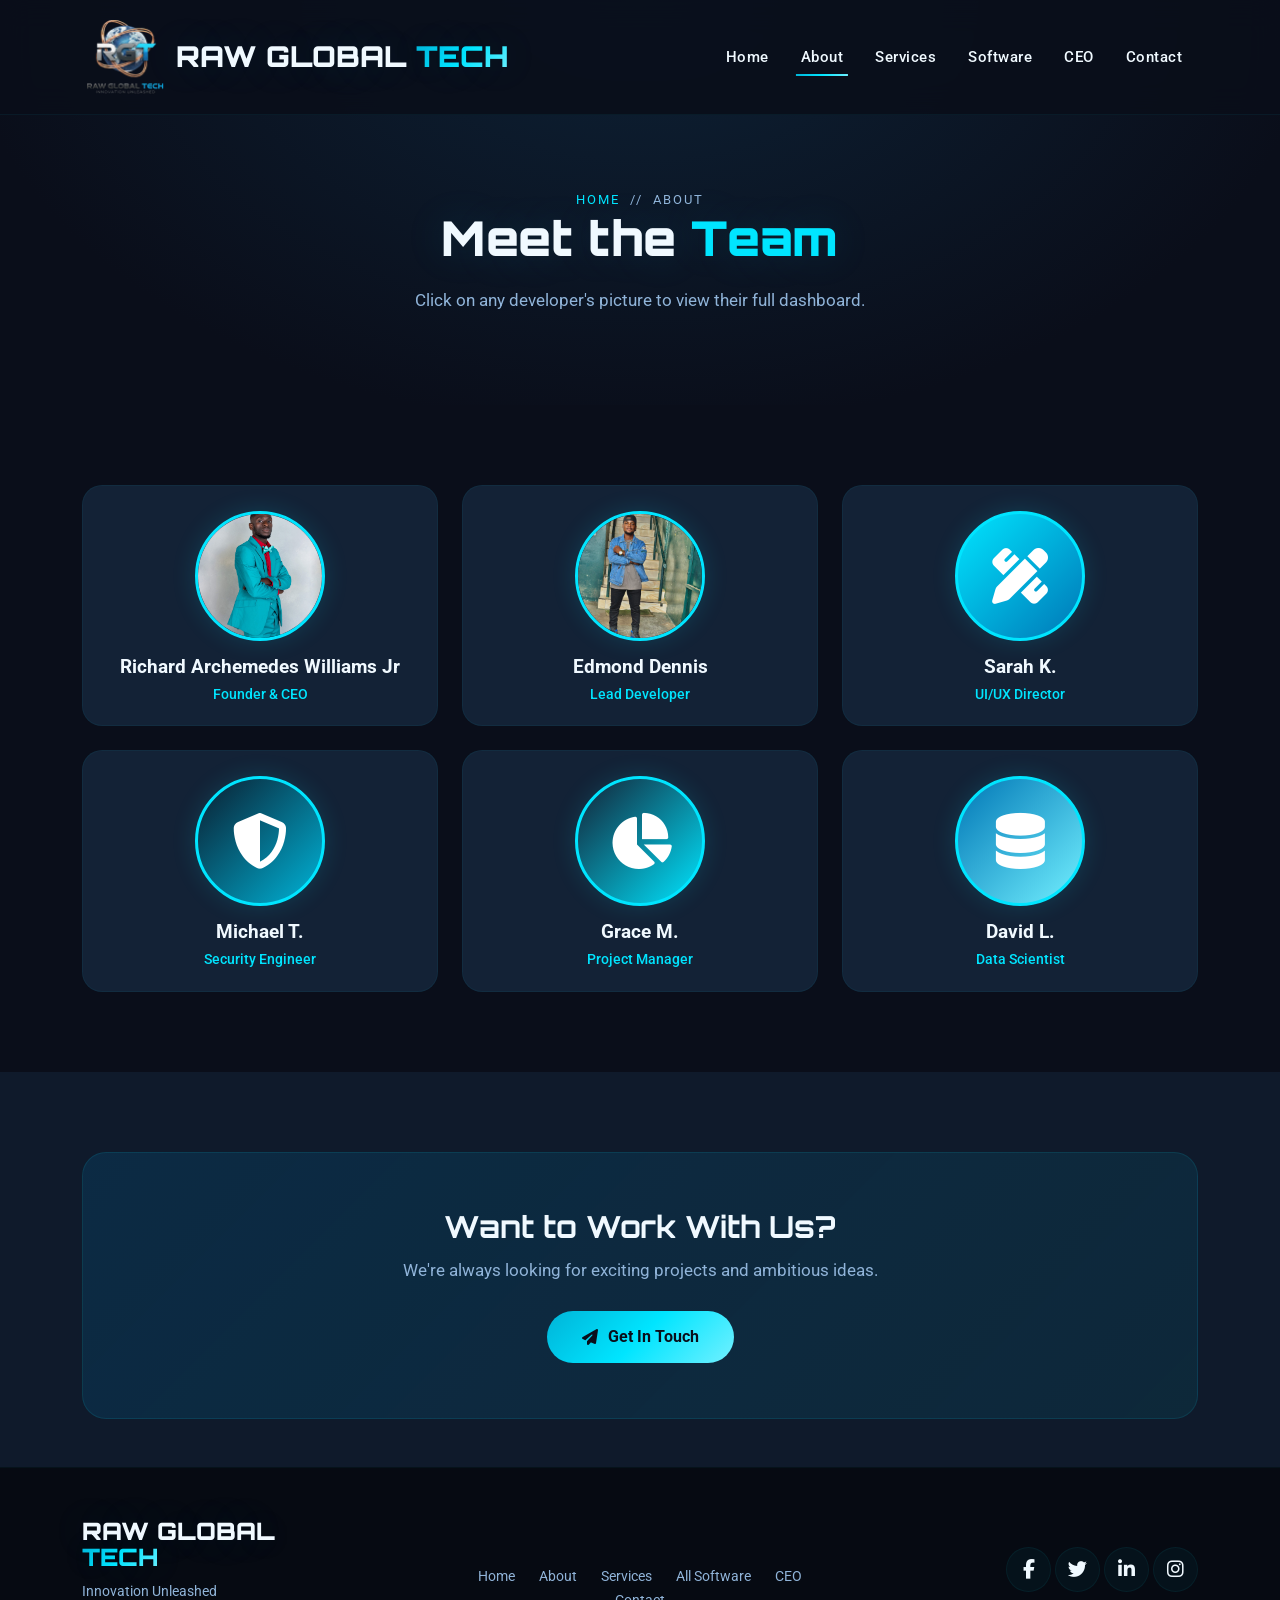
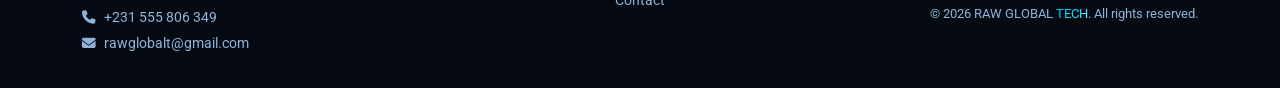
==== commit 2452ad8c: "Cytd increasement and CEO profile Update" ====
--- a/about.html
+++ b/about.html
@@ -5,10 +5,50 @@
   <meta name="viewport" content="width=device-width, initial-scale=1.0">
   <title>About Us · RAW GLOBAL TECH</title>
   <meta name="description" content="Meet the team behind RAW GLOBAL TECH — engineers, designers and strategists delivering innovation.">
+  <meta name="keywords" content="about RAW GLOBAL TECH, IT team Liberia, software engineers Liberia, tech company Liberia, IT consultants Liberia">
+  <meta name="author" content="RAW GLOBAL TECH">
+  <meta name="robots" content="index, follow">
+  <meta name="theme-color" content="#0a0e1a">
+  <link rel="canonical" href="https://www.rawglobaltech.com/about.html">
+  <!-- Open Graph -->
+  <meta property="og:type" content="website">
+  <meta property="og:site_name" content="RAW GLOBAL TECH">
+  <meta property="og:title" content="About Us · RAW GLOBAL TECH">
+  <meta property="og:description" content="Meet the team behind RAW GLOBAL TECH — engineers, designers and strategists delivering innovation.">
+  <meta property="og:url" content="https://www.rawglobaltech.com/about.html">
+  <meta property="og:image" content="https://www.rawglobaltech.com/img/rgt_logo.png">
+  <meta property="og:locale" content="en_US">
+  <!-- Twitter -->
+  <meta name="twitter:card" content="summary_large_image">
+  <meta name="twitter:title" content="About Us · RAW GLOBAL TECH">
+  <meta name="twitter:description" content="Meet the team behind RAW GLOBAL TECH — engineers, designers and strategists delivering innovation.">
+  <meta name="twitter:image" content="https://www.rawglobaltech.com/img/rgt_logo.png">
+  <!-- Structured data -->
+  <script type="application/ld+json">
+  {
+    "@context": "https://schema.org",
+    "@type": "Organization",
+    "name": "RAW GLOBAL TECH",
+    "alternateName": "RGT",
+    "url": "https://www.rawglobaltech.com/",
+    "logo": "https://www.rawglobaltech.com/img/rgt_logo.png",
+    "description": "RAW GLOBAL TECH delivers IT equipment sales, software development, maintenance, consulting, installations and business management software in Liberia.",
+    "email": "rawglobalt@gmail.com",
+    "telephone": "+231555806349",
+    "address": { "@type": "PostalAddress", "addressCountry": "LR" },
+    "sameAs": [ "https://www.facebook.com/richardarchemedeswilliamsjr" ]
+  }
+  </script>
   <!-- Favicon -->
   <link rel="icon" type="image/x-icon" href="img/favicon.ico">
   <link rel="shortcut icon" type="image/x-icon" href="img/favicon.ico">
   <!-- Bootstrap, Fonts, Icons, AOS -->
+  <!-- Performance: preconnect to asset hosts -->
+  <link rel="preconnect" href="https://fonts.googleapis.com">
+  <link rel="preconnect" href="https://fonts.gstatic.com" crossorigin>
+  <link rel="preconnect" href="https://cdn.jsdelivr.net">
+  <link rel="preconnect" href="https://cdnjs.cloudflare.com">
+  <link rel="preconnect" href="https://unpkg.com">
   <link href="https://cdn.jsdelivr.net/npm/bootstrap@5.3.0-alpha1/dist/css/bootstrap.min.css" rel="stylesheet">
   <link href="https://fonts.googleapis.com/css2?family=Roboto:wght@300;400;500;700;900&family=Orbitron:wght@400;600;700;900&family=Playfair+Display:wght@700&display=swap" rel="stylesheet">
   <link href="https://cdn.jsdelivr.net/npm/bootstrap-icons@1.10.0/font/bootstrap-icons.css" rel="stylesheet">
@@ -20,7 +60,7 @@
 <body>
 
 <!-- ===== NAVBAR ===== -->
-<nav class="navbar navbar-expand-lg fixed-top" id="mainNav">
+<nav class="navbar navbar-expand-lg fixed-top" id="mainNav" aria-label="Main navigation">
   <div class="container">
     <a class="navbar-brand" href="index.html">
       <img src="img/rgt_logo.png" alt="RAW GLOBAL TECH logo">
@@ -32,9 +72,10 @@
     <div class="collapse navbar-collapse justify-content-end" id="navbarNav">
       <ul class="navbar-nav align-items-lg-center">
         <li class="nav-item"><a class="nav-link" href="index.html">Home</a></li>
-        <li class="nav-item"><a class="nav-link active" href="about.html">About</a></li>
+        <li class="nav-item"><a class="nav-link active" href="about.html" aria-current="page">About</a></li>
         <li class="nav-item"><a class="nav-link" href="services.html">Services</a></li>
         <li class="nav-item"><a class="nav-link" href="software.html">Software</a></li>
+        <li class="nav-item"><a class="nav-link" href="richardawilliamsjr.html">CEO</a></li>
         <li class="nav-item"><a class="nav-link" href="contact.html">Contact</a></li>
       </ul>
     </div>
@@ -84,6 +125,7 @@
           <a href="about.html">About</a>
           <a href="services.html">Services</a>
           <a href="software.html">All Software</a>
+          <a href="richardawilliamsjr.html">CEO</a>
           <a href="contact.html">Contact</a>
         </div>
       </div>
@@ -91,7 +133,7 @@
         <div>
           <a href="https://www.facebook.com/richardarchemedeswilliamsjr" class="social-link"><i class="fab fa-facebook-f"></i></a>
           <a href="#" class="social-link"><i class="fab fa-twitter"></i></a>
-          <a href="#" class="social-link"><i class="fab fa-linkedin-in"></i></a>
+          <a href="https://www.linkedin.com/in/richard-a-williams-jr-397a77150?utm_source=share_via&utm_content=profile&utm_medium=member_android" class="social-link"><i class="fab fa-linkedin-in"></i></a>
           <a href="#" class="social-link"><i class="fab fa-instagram"></i></a>
         </div>
         <p style="font-size:0.8rem;margin-top:12px;">&copy; <span class="footer-year">2025</span> RAW GLOBAL <span class="highlight">TECH</span>. All rights reserved.</p>
@@ -126,9 +168,9 @@
       name: "Richard Archemedes Williams Jr",
       role: "Founder & CEO",
       bio: "Visionary leader with 3+ years in Leadership both spiritually and physically. Passionate about AI and digital transformation. Dedicated Network Specialist and IT Professional with over 7 years of experience in network administration, system administration, cybersecurity, and technical support in a government environment. Strong background in Local Area Network (LAN) operations, troubleshooting, Active Directory, cloud services (AWS), and IT infrastructure. Experienced in help desk support, hardware/software deployment, penetration testing, and project management. Committed to delivering secure and effective IT solutions under pressure.",
-      email: "richardwilliams1515@gmail.com",
-      phone: "+231 777 673 339",
-      skills: ["AI/ML", "Cloud Architecture", "Leadership"],
+      email: "richard.williams@rawglobaltech.com",
+      phone: "+231 777 673 339, +231 555 806 349", 
+      skills: ["AI/ML", "Cloud Architecture", "Leadership", "Network & System Administration", "Cybersecurity & Ethical Hacking ", "Penetration Testing & Vulnerability Assessment", "Software Development", "Web Design & Management (WordPress, Custom Sites)", "Windows Server, Active Directory, VPN", "Technical Troubleshooting & Help Desk", "CCTV Installation & Configuration", "Multimedia Support", "VoIP, LAN/WAN Networking, Firewall Management"],
       avatar: "img/IMG_0334.jpeg",
       fallback: "fa-user-tie",
       bg: "linear-gradient(135deg,#0077b6,#00e5ff)"
@@ -137,7 +179,7 @@
       name: "Edmond Dennis",
       role: "Lead Developer",
       bio: "Full-stack architect specializing in scalable web applications and microservices.",
-      email: "edmonddennis100@gmail.com",
+      email: "edmond.dennis@rawglobaltech",
       phone: "+231 777 190 029, +231 881 996 883",
       skills: ["React", "Node.js", "Python", "Laravel"],
       avatar: "img/IMG_0321.jpeg",
@@ -247,7 +289,7 @@
         '<div class="info-item" style="grid-column: span 2;"><div class="label"><i class="fas fa-cogs me-1"></i>Skills</div><div class="value">' + m.skills.map(s => '<span class="skill-tag">' + s + '</span>').join(' ') + '</div></div>' +
       '</div>' +
       '<div class="dashboard-social text-center mt-4">' +
-        '<a href="#"><i class="fab fa-linkedin-in"></i></a>' +
+         '<a href="https://www.linkedin.com/in/richard-a-williams-jr-397a77150?utm_source=share_via&utm_content=profile&utm_medium=member_android" class="social-link"><i class="fab fa-linkedin-in"></i></a>' +
         '<a href="#"><i class="fab fa-github"></i></a>' +
         '<a href="#"><i class="fab fa-twitter"></i></a>' +
         '<a href="#"><i class="fas fa-globe"></i></a>' +
--- a/css/styles.css
+++ b/css/styles.css
@@ -541,6 +541,22 @@
 .feature-list li i { color: var(--accent-cyan); margin-right: 12px; font-size: 1.2rem; min-width: 22px; text-align: center; }
 .feature-list li strong { color: var(--accent-cyan-light); font-weight: 600; }
 
+/* ===== FAQ ===== */
+.faq-item {
+  background: rgba(0, 229, 255, 0.03);
+  border: 1px solid rgba(0, 229, 255, 0.06);
+  border-left: 3px solid var(--accent-cyan);
+  border-radius: 12px;
+  padding: 1.3rem 1.5rem;
+  margin-bottom: 1rem;
+  transition: var(--transition-smooth);
+}
+.faq-item:hover { background: rgba(0, 229, 255, 0.06); border-color: rgba(0, 229, 255, 0.12); }
+.faq-item .faq-q { display: flex; align-items: flex-start; gap: 12px; color: var(--accent-cyan-light); font-weight: 600; font-size: 1.05rem; margin-bottom: 0.6rem; line-height: 1.5; }
+.faq-item .faq-q i { color: var(--accent-cyan); font-size: 1.2rem; margin-top: 3px; }
+.faq-item .faq-a { color: var(--text-muted); line-height: 1.75; margin-bottom: 0; }
+.faq-item .faq-a strong { color: var(--accent-cyan-light); font-weight: 600; }
+
 /* ===== CTA BAND ===== */
 .cta-band {
   background: linear-gradient(135deg, rgba(0, 119, 182, 0.18), rgba(0, 229, 255, 0.07));
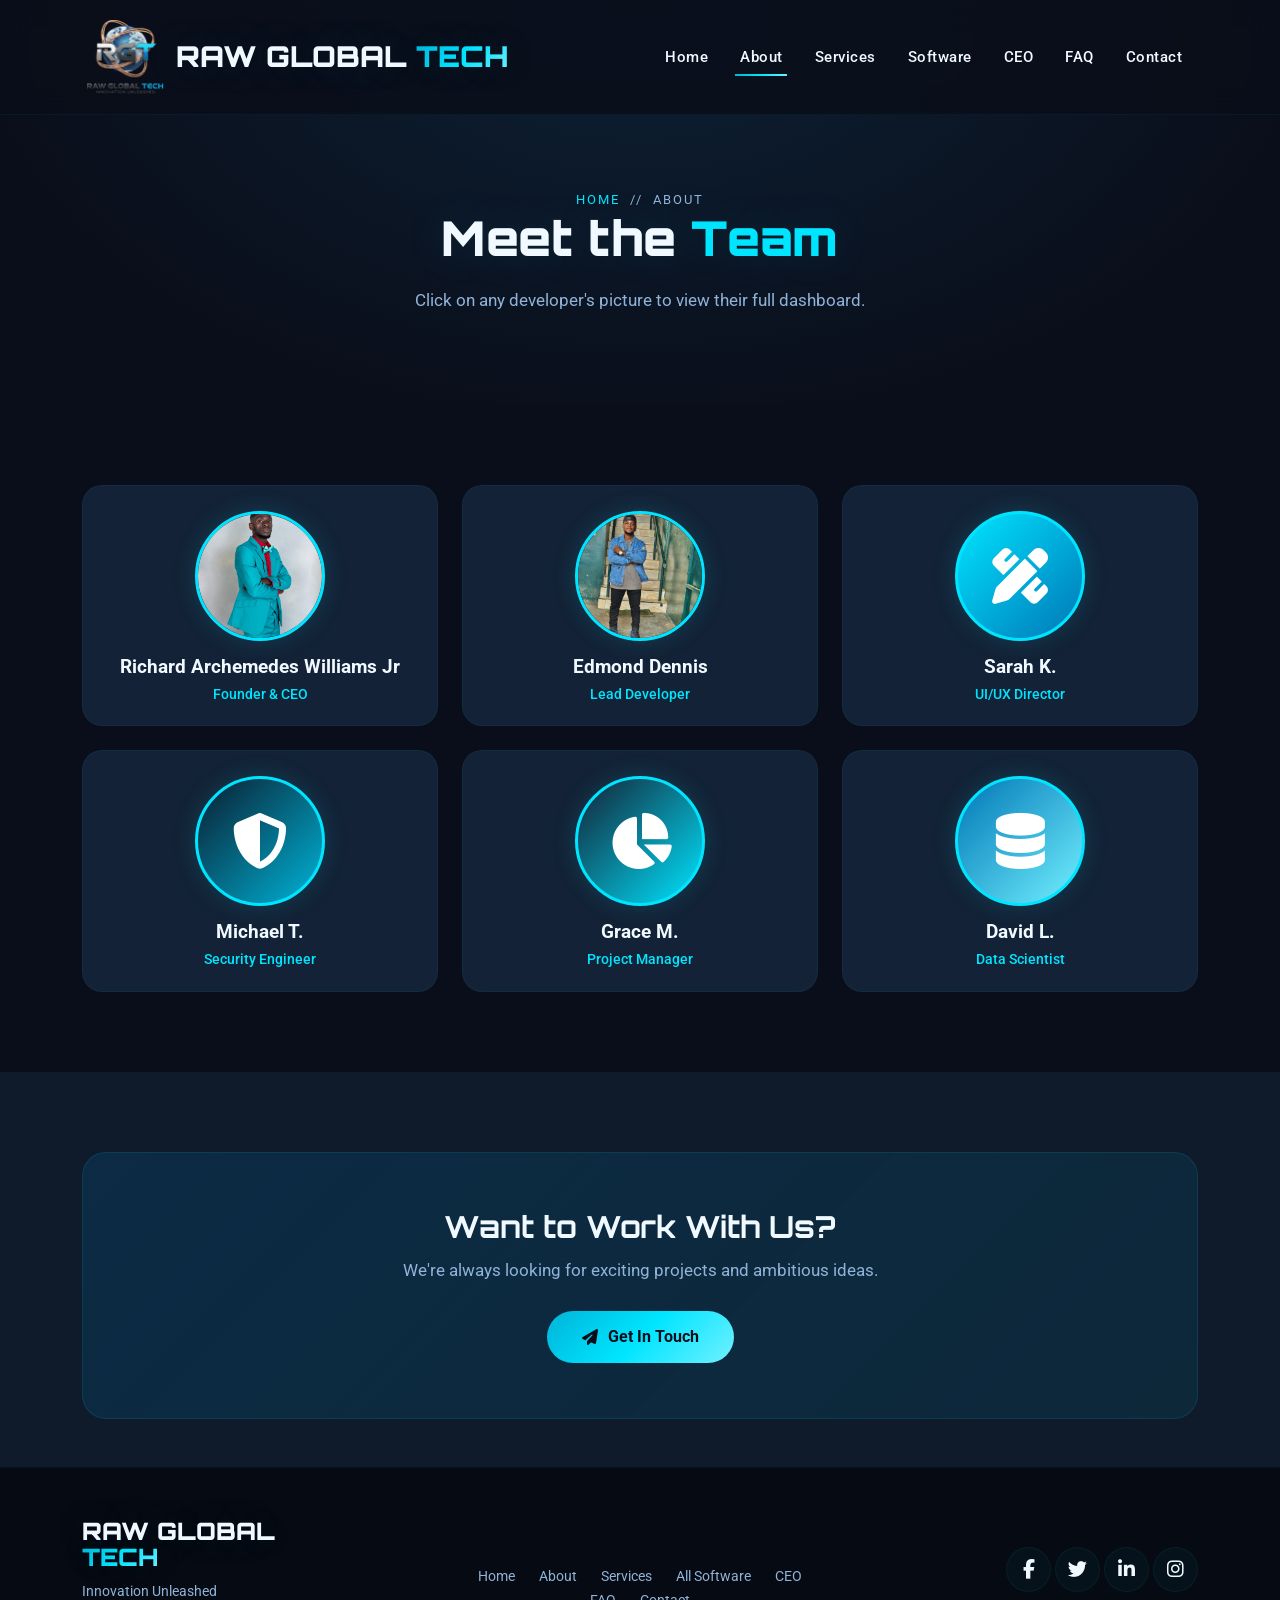
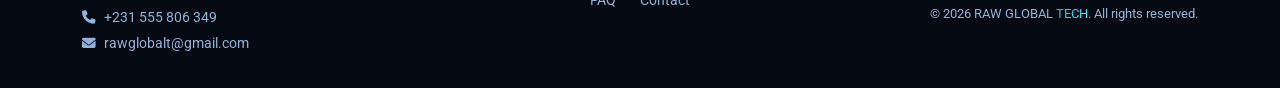
==== commit f0f68289: "faq separate page and CTRs enhancement" ====
--- a/about.html
+++ b/about.html
@@ -4,12 +4,19 @@
   <meta charset="UTF-8">
   <meta name="viewport" content="width=device-width, initial-scale=1.0">
   <title>About Us · RAW GLOBAL TECH</title>
-  <meta name="description" content="Meet the team behind RAW GLOBAL TECH — engineers, designers and strategists delivering innovation.">
-  <meta name="keywords" content="about RAW GLOBAL TECH, IT team Liberia, software engineers Liberia, tech company Liberia, IT consultants Liberia">
+        <meta name="description" content="Best software company in Liberia. Custom enterprise software, school & hospital systems, inventory & HR management. Monrovia's trusted IT partner.">
+      <meta name="keywords" content="best software company in Liberia, software company Liberia, school management system, hospital management software, inventory management, HR software, Monrovia IT, digital transformation, RAW GLOBAL TECH software">
   <meta name="author" content="RAW GLOBAL TECH">
-  <meta name="robots" content="index, follow">
+     <meta name="robots" content="index, follow, max-image-preview:large, max-snippet:-1, max-video-preview:-1">
   <meta name="theme-color" content="#0a0e1a">
-  <link rel="canonical" href="https://www.rawglobaltech.com/about.html">
+     <link rel="canonical" href="https://www.rawglobaltech.com/about.html">
+
+   <!-- Google Search Console verification (HTML tag method) -->
+   <meta name="google-site-verification" content="your-gsc-verification-code-here">
+
+   <!-- International targeting -->
+   <link rel="alternate" hreflang="en-LR" href="https://www.rawglobaltech.com/about.html">
+   <link rel="alternate" hreflang="x-default" href="https://www.rawglobaltech.com/about.html">
   <!-- Open Graph -->
   <meta property="og:type" content="website">
   <meta property="og:site_name" content="RAW GLOBAL TECH">
@@ -37,6 +44,20 @@
     "telephone": "+231555806349",
     "address": { "@type": "PostalAddress", "addressCountry": "LR" },
     "sameAs": [ "https://www.facebook.com/richardarchemedeswilliamsjr" ]
+    }
+  </script>
+  <!-- Structured data - AboutPage -->
+  <script type="application/ld+json">
+  {
+    "@context": "https://schema.org",
+    "@type": "AboutPage",
+    "name": "About RAW GLOBAL TECH - Liberia's Best Software Company",
+    "description": "Learn about RAW GLOBAL TECH, Liberia's leading software development company. Meet our team of engineers building school, hospital, inventory & HR management systems.",
+    "mainEntityOfPage": {
+      "@type": "WebPage",
+      "@id": "https://www.rawglobaltech.com/about.html"
+    },
+    "author": { "@type": "Person", "name": "Richard Archemedes Williams Jr", "jobTitle": "Founder & CEO" }
   }
   </script>
   <!-- Favicon -->
@@ -76,6 +97,7 @@
         <li class="nav-item"><a class="nav-link" href="services.html">Services</a></li>
         <li class="nav-item"><a class="nav-link" href="software.html">Software</a></li>
         <li class="nav-item"><a class="nav-link" href="richardawilliamsjr.html">CEO</a></li>
+        <li class="nav-item"><a class="nav-link" href="faq.html">FAQ</a></li>
         <li class="nav-item"><a class="nav-link" href="contact.html">Contact</a></li>
       </ul>
     </div>
@@ -126,6 +148,7 @@
           <a href="services.html">Services</a>
           <a href="software.html">All Software</a>
           <a href="richardawilliamsjr.html">CEO</a>
+          <a href="faq.html">FAQ</a>
           <a href="contact.html">Contact</a>
         </div>
       </div>
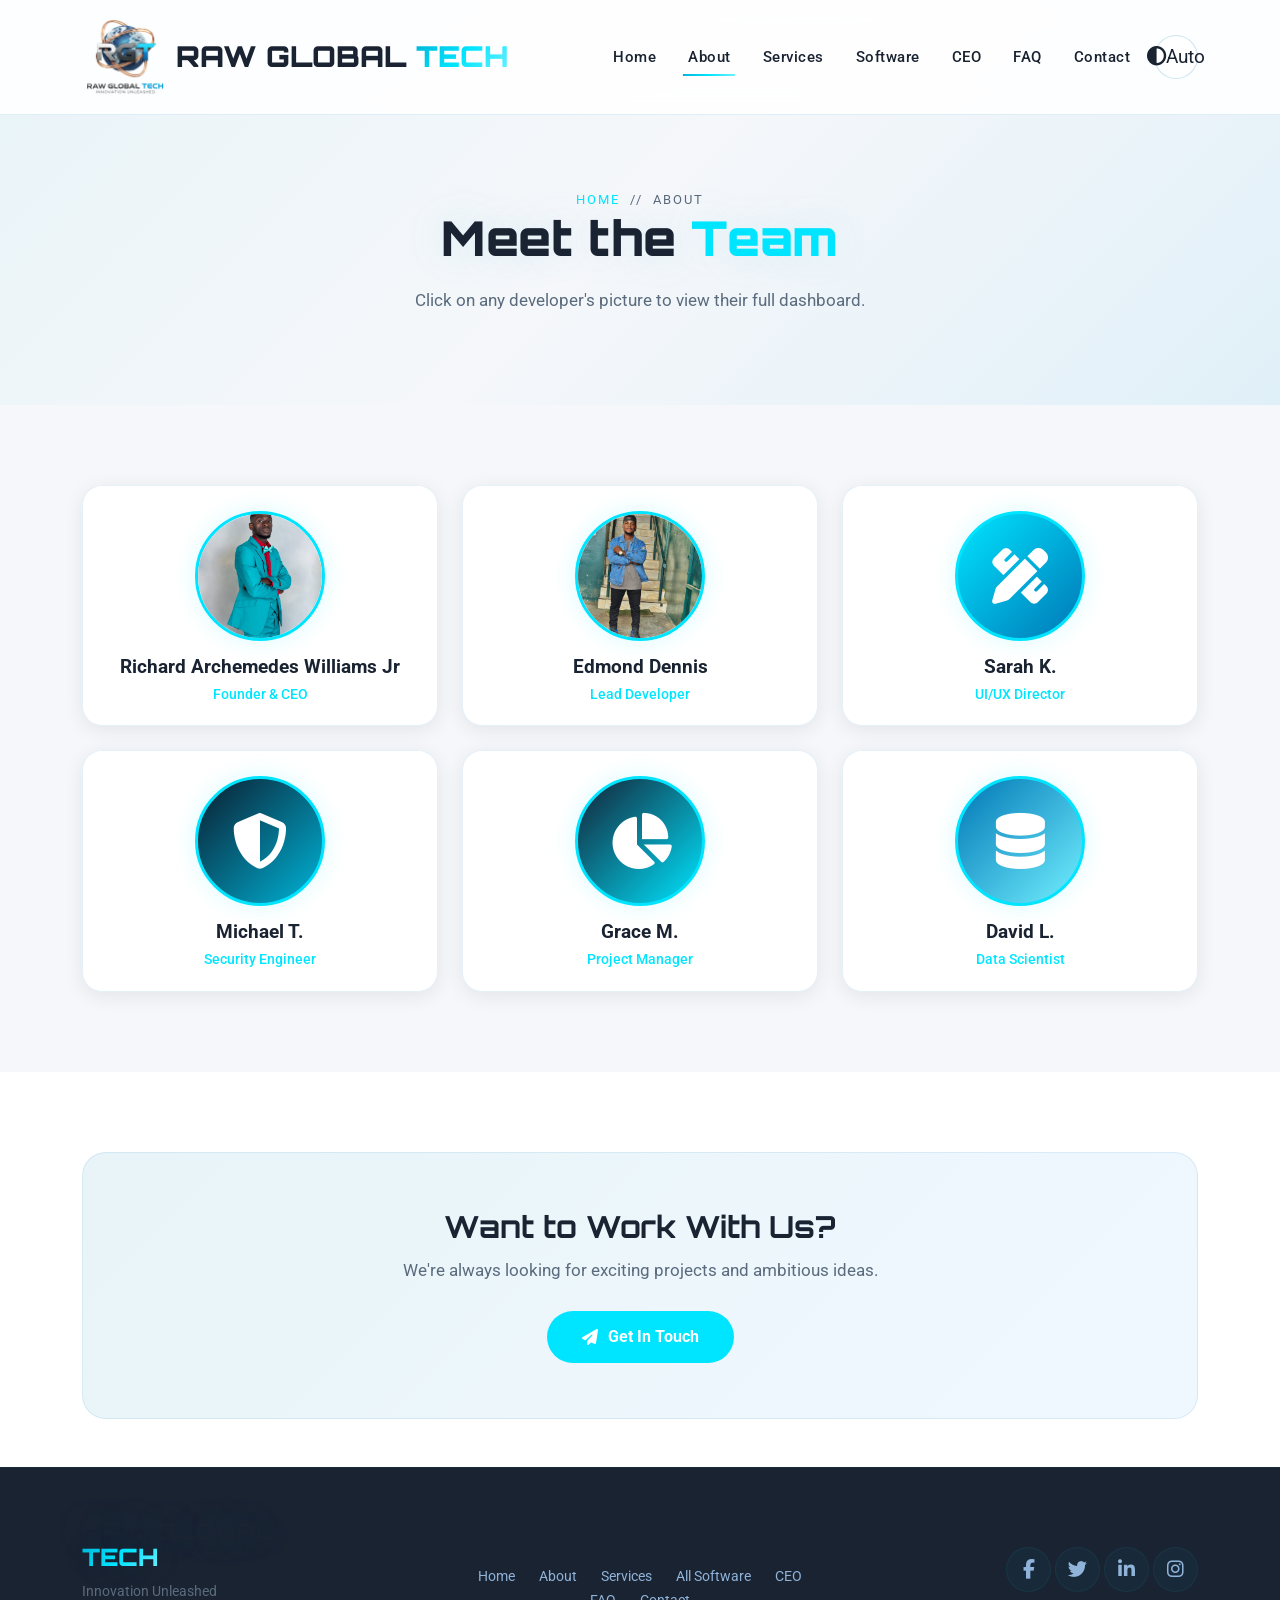
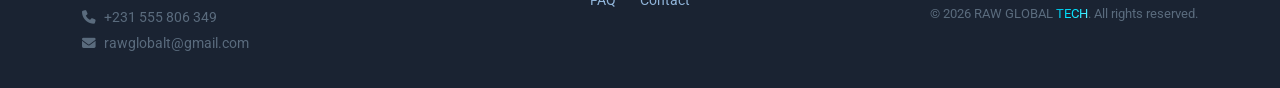
==== commit 0f073a93: "theme update" ====
--- a/about.html
+++ b/about.html
@@ -100,6 +100,10 @@
         <li class="nav-item"><a class="nav-link" href="faq.html">FAQ</a></li>
         <li class="nav-item"><a class="nav-link" href="contact.html">Contact</a></li>
       </ul>
+      <button id="themeToggle" class="theme-toggle ms-lg-2 mt-2 mt-lg-0" data-mode="auto" title="Theme: Auto (follows your device)" aria-label="Change theme. Current: Auto">
+        <i class="fas fa-circle-half-stroke"></i>
+        <span class="theme-toggle-label">Auto</span>
+      </button>
     </div>
   </div>
 </nav>
--- a/css/styles.css
+++ b/css/styles.css
@@ -19,6 +19,7 @@
   --shadow-glow: 0 0 35px rgba(0, 180, 216, 0.25);
   --transition-smooth: all 0.4s cubic-bezier(0.23, 1, 0.32, 1);
   --transition-bounce: all 0.5s cubic-bezier(0.34, 1.56, 0.64, 1);
+  color-scheme: dark;
 }
 
 * { margin: 0; padding: 0; box-sizing: border-box; }
@@ -687,3 +688,339 @@
   .team-avatar { width: 84px; height: 84px; font-size: 2.2rem; }
   .toast-custom { min-width: 250px; }
 }
+
+/* ===== LIGHT THEME ===== */
+[data-theme="light"] {
+  --bg-dark: #f5f7fa;
+  --bg-dark-secondary: #ffffff;
+  --bg-card: #ffffff;
+  --bg-card-hover: #f0f4f8;
+  --text-light: #1a2332;
+  --text-muted: #5a6b7d;
+  --shadow-glow: 0 0 35px rgba(0, 180, 216, 0.15);
+}
+
+[data-theme="light"] body {
+  background: var(--bg-dark);
+  color: var(--text-light);
+}
+
+[data-theme="light"] ::selection {
+  background: rgba(0, 180, 216, 0.25);
+  color: var(--text-light);
+}
+
+[data-theme="light"] ::-webkit-scrollbar-track {
+  background: var(--bg-dark);
+}
+
+[data-theme="light"] .navbar {
+  background: rgba(255, 255, 255, 0.88);
+  border-bottom: 1px solid rgba(0, 119, 182, 0.12);
+}
+
+[data-theme="light"] .navbar.scrolled {
+  background: rgba(255, 255, 255, 0.98);
+  box-shadow: 0 5px 30px rgba(0, 0, 0, 0.1);
+}
+
+[data-theme="light"] .navbar-brand {
+  color: var(--text-light) !important;
+  text-shadow: none;
+}
+
+[data-theme="light"] .navbar-brand:hover {
+  color: var(--primary-dark) !important;
+}
+
+[data-theme="light"] .nav-link {
+  color: var(--text-light) !important;
+}
+
+[data-theme="light"] .nav-link:hover {
+  color: var(--primary-dark) !important;
+}
+
+[data-theme="light"] .navbar-toggler {
+  border: 1px solid rgba(0, 119, 182, 0.2);
+}
+
+[data-theme="light"] .navbar-toggler:focus {
+  box-shadow: 0 0 0 3px rgba(0, 119, 182, 0.25);
+}
+
+[data-theme="light"] .dropdown-menu {
+  background: var(--bg-dark-secondary);
+  border: 1px solid rgba(0, 119, 182, 0.1);
+  box-shadow: 0 20px 60px rgba(0, 0, 0, 0.15);
+}
+
+[data-theme="light"] .dropdown-item {
+  color: var(--text-light);
+}
+
+[data-theme="light"] .dropdown-item:hover {
+  background: rgba(0, 119, 182, 0.08);
+  color: var(--primary-dark);
+}
+
+[data-theme="light"] .dropdown-divider {
+  border-color: rgba(0, 119, 182, 0.1);
+}
+
+[data-theme="light"] .hero {
+  background: linear-gradient(135deg, #e8f4f8 0%, #f5f7fa 50%, #e0f0f8 100%);
+}
+
+[data-theme="light"] .hero::before {
+  background: radial-gradient(ellipse at 20% 50%, rgba(0, 180, 216, 0.08) 0%, transparent 50%),
+              radial-gradient(ellipse at 80% 50%, rgba(0, 229, 255, 0.06) 0%, transparent 50%),
+              radial-gradient(ellipse at 50% 80%, rgba(0, 119, 182, 0.05) 0%, transparent 50%);
+}
+
+[data-theme="light"] .hero h1 {
+  color: var(--text-light);
+}
+
+[data-theme="light"] .hero p {
+  color: var(--text-muted);
+}
+
+[data-theme="light"] .page-header {
+  background: linear-gradient(135deg, #e8f4f8 0%, #f5f7fa 50%, #e0f0f8 100%);
+}
+
+[data-theme="light"] .page-header::before {
+  background: radial-gradient(ellipse at 20% 50%, rgba(0, 180, 216, 0.08) 0%, transparent 50%),
+              radial-gradient(ellipse at 80% 50%, rgba(0, 229, 255, 0.06) 0%, transparent 50%);
+}
+
+[data-theme="light"] .page-header h1 {
+  color: var(--text-light);
+}
+
+[data-theme="light"] .page-header p {
+  color: var(--text-muted);
+}
+
+[data-theme="light"] .section-title {
+  color: var(--text-light);
+}
+
+[data-theme="light"] .section-subtitle {
+  color: var(--text-muted);
+}
+
+[data-theme="light"] .card,
+[data-theme="light"] .service-card,
+[data-theme="light"] .team-card,
+[data-theme="light"] .contact-card,
+[data-theme="light"] .faq-item {
+  background: var(--bg-card);
+  border: 1px solid rgba(0, 119, 182, 0.1);
+  box-shadow: 0 4px 20px rgba(0, 0, 0, 0.08);
+}
+
+[data-theme="light"] .card:hover,
+[data-theme="light"] .service-card:hover,
+[data-theme="light"] .team-card:hover {
+  background: var(--bg-card-hover);
+  box-shadow: 0 8px 30px rgba(0, 0, 0, 0.12);
+}
+
+[data-theme="light"] .card-title,
+[data-theme="light"] .service-card h3,
+[data-theme="light"] .team-card h4 {
+  color: var(--text-light);
+}
+
+[data-theme="light"] .card-text,
+[data-theme="light"] .service-card p,
+[data-theme="light"] .team-card p {
+  color: var(--text-muted);
+}
+
+[data-theme="light"] .btn-primary-custom {
+  background: var(--gradient-primary);
+  color: #ffffff;
+  box-shadow: 0 4px 15px rgba(0, 180, 216, 0.3);
+}
+
+[data-theme="light"] .btn-primary-custom:hover {
+  box-shadow: 0 6px 25px rgba(0, 180, 216, 0.4);
+  color: #ffffff;
+}
+
+[data-theme="light"] .btn-outline-custom {
+  color: var(--primary-dark);
+  border-color: var(--primary-dark);
+}
+
+[data-theme="light"] .btn-outline-custom:hover {
+  background: var(--primary-dark);
+  color: #ffffff;
+}
+
+[data-theme="light"] .btn-cyan {
+  background: var(--accent-cyan);
+  color: #ffffff;
+}
+
+[data-theme="light"] .btn-cyan:hover {
+  background: var(--accent-cyan-light);
+  color: #ffffff;
+}
+
+[data-theme="light"] .footer {
+  background: #1a2332;
+  color: #f0f9ff;
+}
+
+[data-theme="light"] .footer a {
+  color: #90b4d9;
+}
+
+[data-theme="light"] .footer a:hover {
+  color: #00e5ff;
+}
+
+[data-theme="light"] .toast-custom {
+  background: var(--bg-card);
+  border: 1px solid rgba(0, 119, 182, 0.1);
+  color: var(--text-light);
+  box-shadow: 0 20px 60px rgba(0, 0, 0, 0.15);
+}
+
+[data-theme="light"] .toast-custom .toast-close {
+  color: var(--text-muted);
+}
+
+[data-theme="light"] .toast-custom .toast-close:hover {
+  color: var(--text-light);
+}
+
+[data-theme="light"] .contact-form {
+  background: var(--bg-card);
+  border: 1px solid rgba(0, 119, 182, 0.1);
+}
+
+[data-theme="light"] .form-control,
+[data-theme="light"] .form-select {
+  background: var(--bg-dark);
+  border: 1px solid rgba(0, 119, 182, 0.15);
+  color: var(--text-light);
+}
+
+[data-theme="light"] .form-control:focus,
+[data-theme="light"] .form-select:focus {
+  border-color: var(--primary-blue);
+  box-shadow: 0 0 0 3px rgba(0, 180, 216, 0.2);
+}
+
+[data-theme="light"] .form-control::placeholder {
+  color: var(--text-muted);
+}
+
+[data-theme="light"] .form-label {
+  color: var(--text-light);
+}
+
+[data-theme="light"] .info-card {
+  background: var(--bg-card);
+  border: 1px solid rgba(0, 119, 182, 0.1);
+}
+
+[data-theme="light"] .info-card h4 {
+  color: var(--text-light);
+}
+
+[data-theme="light"] .info-card p {
+  color: var(--text-muted);
+}
+
+[data-theme="light"] .cta-band {
+  background: linear-gradient(135deg, #e8f4f8, #f0f8ff);
+  border: 1px solid rgba(0, 119, 182, 0.1);
+}
+
+[data-theme="light"] .cta-band h3 {
+  color: var(--text-light);
+}
+
+[data-theme="light"] .cta-band p {
+  color: var(--text-muted);
+}
+
+[data-theme="light"] .breadcrumb a {
+  color: var(--primary-dark);
+}
+
+[data-theme="light"] .breadcrumb span {
+  color: var(--text-muted);
+}
+
+[data-theme="light"] .accordion-button {
+  background: var(--bg-card);
+  color: var(--text-light);
+  border: 1px solid rgba(0, 119, 182, 0.1);
+}
+
+[data-theme="light"] .accordion-button:not(.collapsed) {
+  background: var(--bg-card-hover);
+  color: var(--primary-dark);
+}
+
+[data-theme="light"] .accordion-body {
+  background: var(--bg-card);
+  color: var(--text-muted);
+  border: 1px solid rgba(0, 119, 182, 0.1);
+}
+
+[data-theme="light"] .table {
+  color: var(--text-light);
+  border-color: rgba(0, 119, 182, 0.1);
+}
+
+[data-theme="light"] .table-striped tbody tr:nth-of-type(odd) {
+  background: var(--bg-card-hover);
+}
+
+/* Theme toggle button */
+.theme-toggle {
+  display: inline-flex;
+  align-items: center;
+  justify-content: center;
+  width: 44px;
+  height: 44px;
+  border-radius: 50%;
+  border: 1px solid rgba(0, 229, 255, 0.15);
+  background: var(--bg-card);
+  color: var(--text-light);
+  cursor: pointer;
+  transition: var(--transition-smooth);
+  font-size: 1.2rem;
+  margin-left: 10px;
+}
+
+.theme-toggle:hover {
+  background: var(--bg-card-hover);
+  border-color: var(--accent-cyan);
+  color: var(--accent-cyan);
+  transform: scale(1.1);
+}
+
+[data-theme="light"] .theme-toggle {
+  border: 1px solid rgba(0, 119, 182, 0.2);
+}
+
+[data-theme="light"] .theme-toggle:hover {
+  border-color: var(--primary-dark);
+  color: var(--primary-dark);
+}
+
+@media (max-width: 991px) {
+  [data-theme="light"] .navbar-collapse {
+    background: rgba(255, 255, 255, 0.97);
+    border: 1px solid rgba(0, 119, 182, 0.1);
+  }
+}
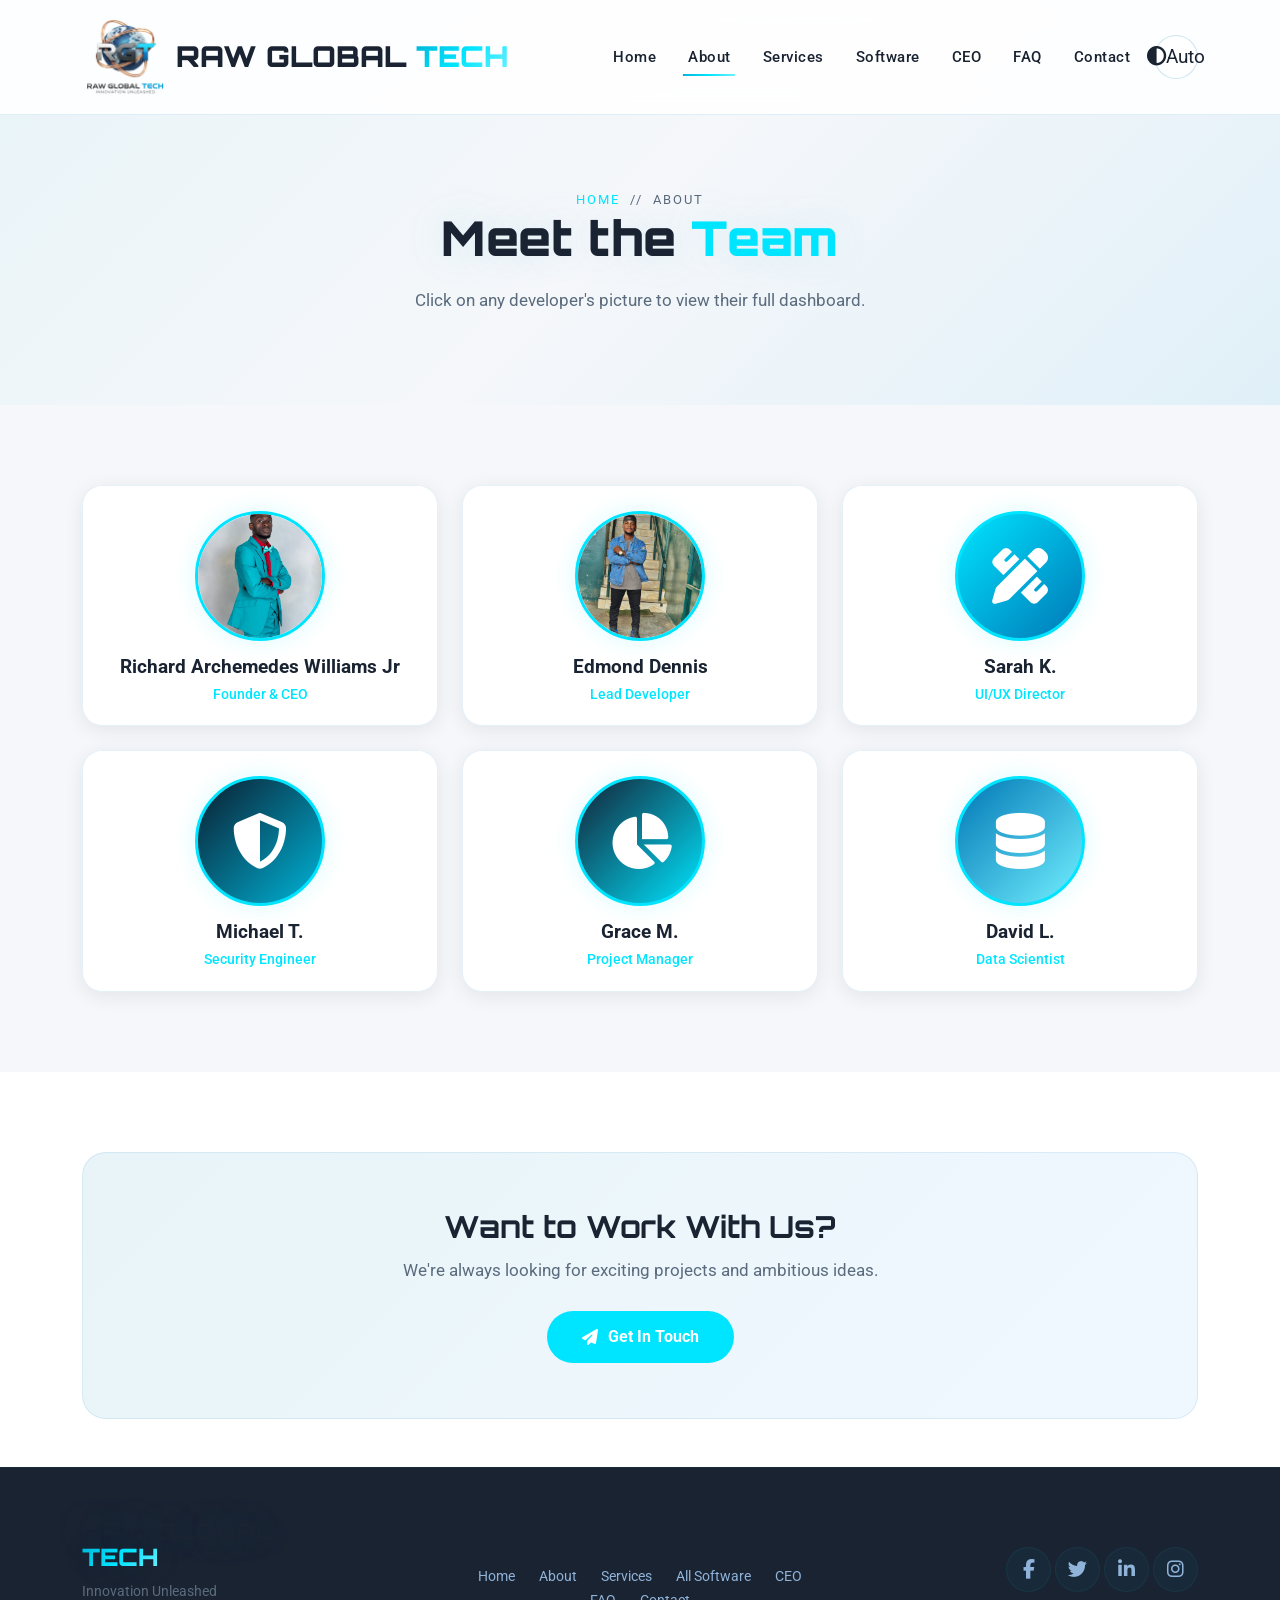
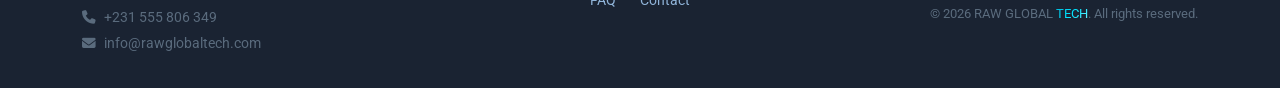
==== commit b7223444: "email change" ====
--- a/about.html
+++ b/about.html
@@ -40,7 +40,7 @@
     "url": "https://www.rawglobaltech.com/",
     "logo": "https://www.rawglobaltech.com/img/rgt_logo.png",
     "description": "RAW GLOBAL TECH delivers IT equipment sales, software development, maintenance, consulting, installations and business management software in Liberia.",
-    "email": "rawglobalt@gmail.com",
+    "email": "info@rawglobaltech.com",
     "telephone": "+231555806349",
     "address": { "@type": "PostalAddress", "addressCountry": "LR" },
     "sameAs": [ "https://www.facebook.com/richardarchemedeswilliamsjr" ]
@@ -143,7 +143,7 @@
         <div class="footer-brand">RAW GLOBAL <br><span class="highlight">TECH</span></div>
         <p>Innovation Unleashed</p>
         <p style="font-size:0.85rem;"><i class="fas fa-phone me-2"></i>+231 555 806 349</p>
-        <p style="font-size:0.85rem;"><i class="fas fa-envelope me-2"></i>rawglobalt@gmail.com</p>
+        <p style="font-size:0.85rem;"><i class="fas fa-envelope me-2"></i>info@rawglobaltech.com</p>
       </div>
       <div class="col-lg-4 text-center">
         <div class="footer-links">
@@ -217,7 +217,7 @@
       name: "Sarah K.",
       role: "UI/UX Director",
       bio: "Design thinker crafting intuitive experiences that bridge technology and human needs.",
-      email: "rawglobalt@gmail.com",
+      email: "info@rawglobaltech.com",
       phone: "+231 555 200 002",
       skills: ["Figma", "Design Systems", "User Research"],
       avatar: "img/sarah.jpg",
@@ -228,7 +228,7 @@
       name: "Michael T.",
       role: "Security Engineer",
       bio: "Cybersecurity expert with focus on zero-trust architectures and threat intelligence.",
-      email: "rawglobalt@gmail.com",
+      email: "tmichael@rawglobaltech.com",
       phone: "+231 555 300 003",
       skills: ["Pen Testing", "SIEM", "Cloud Security"],
       avatar: "img/michael.jpg",
@@ -239,7 +239,7 @@
       name: "Grace M.",
       role: "Project Manager",
       bio: "Agile coach and PMP certified, delivering complex IT projects on time and within budget.",
-      email: "rawglobalt@gmail.com",
+      email: "mgrace@rawglobaltech.com",
       phone: "+231 555 400 004",
       skills: ["Agile", "Scrum", "Risk Management"],
       avatar: "img/grace.jpg",
@@ -250,7 +250,7 @@
       name: "David L.",
       role: "Data Scientist",
       bio: "Turning data into actionable insights using machine learning and advanced analytics.",
-      email: "rawglobalt@gmail.com",
+      email: "ldavid@rawglobaltech.com",
       phone: "+231 555 500 005",
       skills: ["Python", "SQL", "TensorFlow", "Tableau"],
       avatar: "img/david.jpg",
